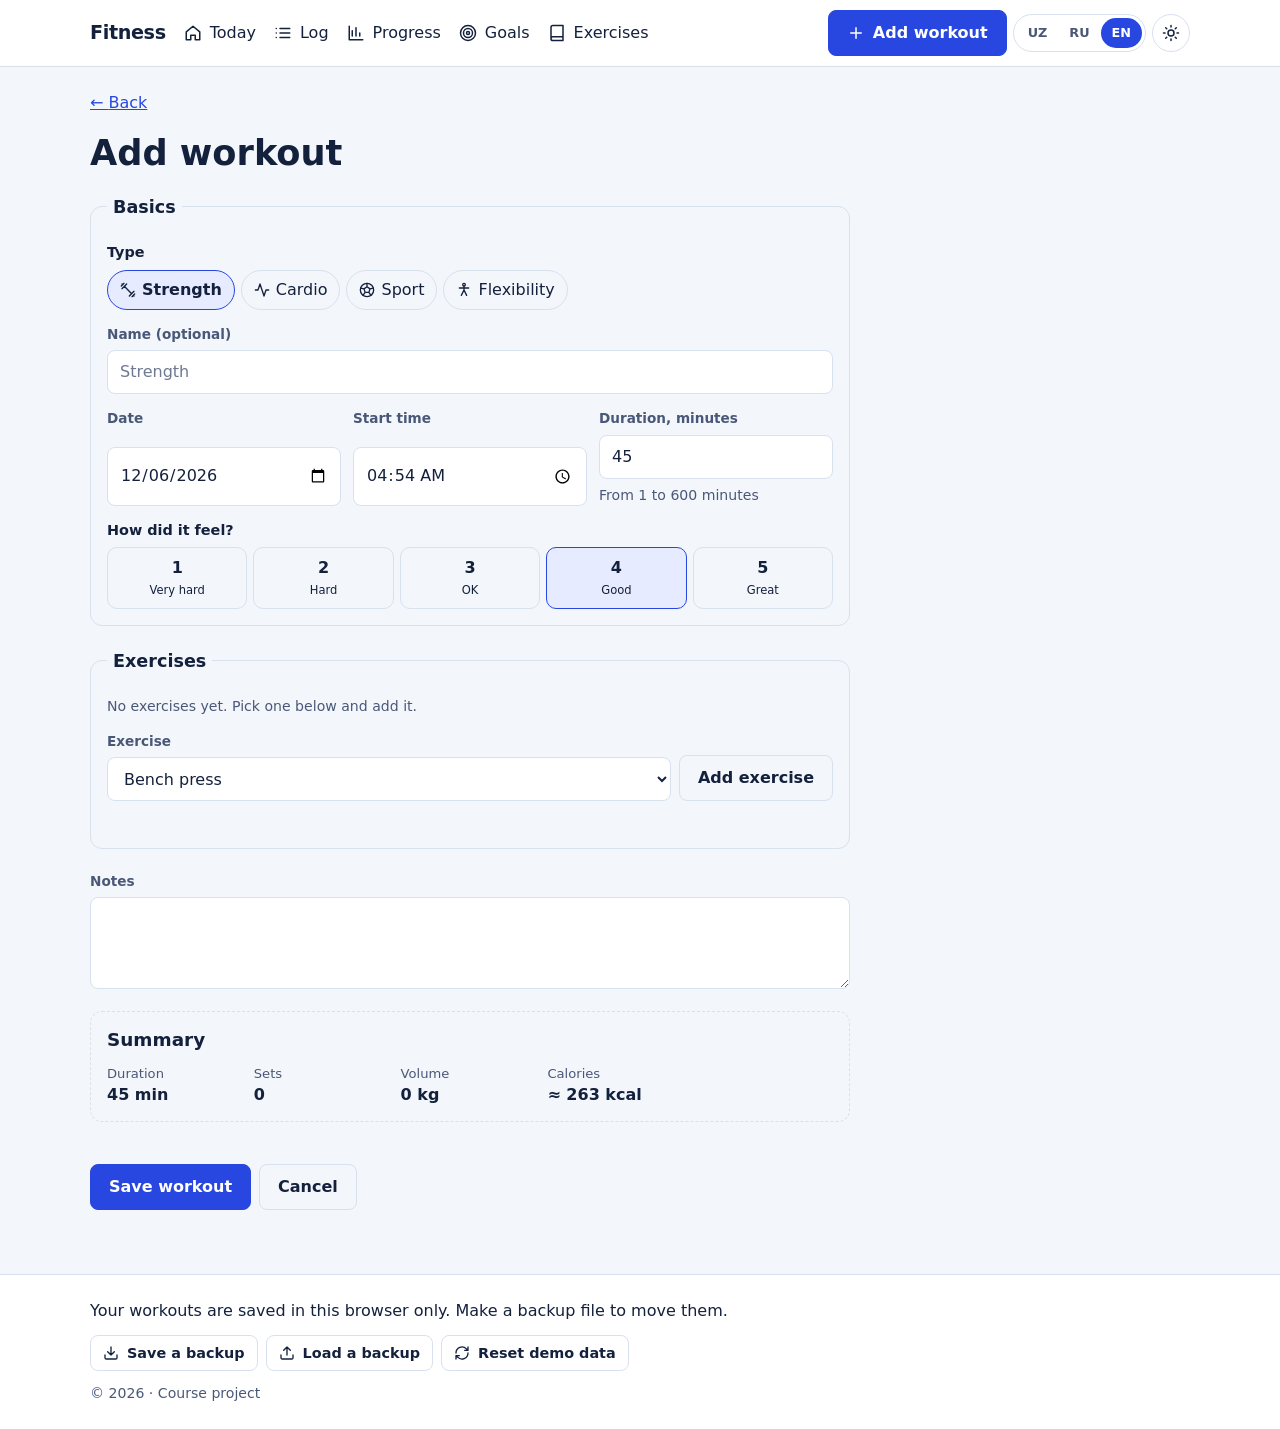
==== edit.html @ 9813fd1b "Fitness tracker: 8 pages, workout logging, charts, goals, exercise library (placeholder look)" ====
<!doctype html>
<html lang="en">
<head>
  <meta charset="utf-8">
  <meta name="viewport" content="width=device-width, initial-scale=1">
  <title>Fitness</title>
  <meta name="description" content="">
  <meta name="theme-color" content="#f3f6fb">
  <!-- Apply the saved theme before the page is drawn, so it never flashes. -->
  <script>
    window.APP_NS = "fitness";
    try {
      var savedTheme = localStorage.getItem("fitness:theme");
      document.documentElement.setAttribute("data-theme", savedTheme || (matchMedia("(prefers-color-scheme: dark)").matches ? "dark" : "light"));
    } catch (e) {}
  </script>
  <link rel="stylesheet" href="css/base.css">
  <link rel="stylesheet" href="css/site.css">
  <script defer src="js/core.js"></script>
  <script defer src="js/lang.js"></script>
  <script defer src="js/data-exercises.js"></script>
  <script defer src="js/fit.js"></script>
  <script defer src="js/layout.js"></script>
  <script defer src="js/pages/edit.js"></script>
</head>
<body data-page="edit">
  <a class="skip-link" href="#main" data-i18n="skip">Skip to content</a>
  <header id="site-header" class="site-header"></header>

  <main id="main" tabindex="-1" class="container page">
    <a href="log.html" class="back-link" data-i18n="action.back"></a>
    <h1 id="editTitle"></h1>
    <div id="notFound" class="empty" hidden>
      <h2 data-i18n="workout.notFound"></h2>
      <p data-i18n="workout.notFoundText"></p>
      <a class="btn" href="log.html" data-i18n="action.back"></a>
    </div>

    <form id="wForm" class="w-form" novalidate>
      <div id="errorSummary" class="error-summary" role="alert" tabindex="-1" hidden></div>

      <fieldset class="form-section">
        <legend data-i18n="edit.basics"></legend>
        <fieldset class="field">
          <legend class="field-label" data-i18n="field.type"></legend>
          <div id="typeRadios" class="chips"></div>
        </fieldset>
        <div class="field">
          <label for="name" data-i18n="field.name"></label>
          <input id="name" name="name" class="input" maxlength="60" autocomplete="off" aria-describedby="name-err">
          <p id="name-err" class="field-error"></p>
        </div>
        <div class="form-row">
          <div class="field">
            <label for="date" data-i18n="field.date"></label>
            <input id="date" name="date" type="date" class="input" aria-describedby="date-err">
            <p id="date-err" class="field-error"></p>
          </div>
          <div class="field">
            <label for="time" data-i18n="field.time"></label>
            <input id="time" name="time" type="time" class="input">
          </div>
          <div class="field">
            <label for="duration" data-i18n="field.duration"></label>
            <input id="duration" name="duration" type="number" min="1" max="600" inputmode="numeric" class="input" aria-describedby="duration-hint duration-err">
            <p id="duration-hint" class="hint" data-i18n="field.durationHint"></p>
            <p id="duration-err" class="field-error"></p>
          </div>
        </div>
        <fieldset class="field">
          <legend class="field-label" data-i18n="field.feel"></legend>
          <div id="feelRadios" class="feel"></div>
        </fieldset>
      </fieldset>

      <fieldset class="form-section" id="strengthSection">
        <legend data-i18n="edit.exercises"></legend>
        <div id="exList" class="ex-list"></div>
        <div class="add-ex">
          <div class="field">
            <label for="exPick" data-i18n="edit.pick"></label>
            <select id="exPick" class="select"></select>
          </div>
          <button type="button" id="addEx" class="btn btn-ghost" data-i18n="edit.addExercise"></button>
        </div>
        <p id="ex-err" class="field-error" aria-live="polite"></p>
      </fieldset>

      <fieldset class="form-section" id="cardioSection">
        <legend data-i18n="edit.cardio"></legend>
        <div class="form-row">
          <div class="field">
            <label for="activity" data-i18n="field.activity"></label>
            <select id="activity" class="select"></select>
          </div>
          <div class="field">
            <label for="km" data-i18n="field.km"></label>
            <input id="km" name="km" type="number" step="0.1" min="0" inputmode="decimal" class="input" aria-describedby="km-err">
            <p id="km-err" class="field-error"></p>
          </div>
        </div>
      </fieldset>

      <div class="field">
        <label for="notes" data-i18n="field.notes"></label>
        <textarea id="notes" name="notes" class="input" rows="3" maxlength="500"></textarea>
      </div>

      <aside class="live-summary" aria-labelledby="sumTitle">
        <h2 id="sumTitle" data-i18n="edit.summary"></h2>
        <dl id="liveSum"></dl>
      </aside>

      <div class="form-actions">
        <button type="submit" class="btn" data-i18n="action.save"></button>
        <a id="cancelLink" href="log.html" class="btn btn-ghost" data-i18n="action.cancel"></a>
      </div>
    </form>
  </main>

  <footer id="site-footer" class="site-footer"></footer>
  <div id="toasts" class="toast-host"></div>
</body>
</html>
---- css/base.css ----
/* ==========================================================
   base.css — shared foundation (tokens, reset, controls,
   buttons, form fields, dialog, toast). Reused on every site.
   ========================================================== */

:root {
  --font-display: "Unbounded", "Onest", system-ui, sans-serif;
  --font-body: "Onest", system-ui, -apple-system, "Segoe UI", Roboto, sans-serif;

  --bg: #f3f6fb;
  --surface: #ffffff;
  --ink: #14213d;
  --ink-2: #4a5878;
  --line: #d8e1ee;
  --grid: #e3eaf4;
  --accent: #2747e0;
  --accent-ink: #ffffff;
  --accent-soft: #e6ebff;
  --hl: #ffe45c;
  --hl-ink: #14213d;
  --danger: #c42a41;
  --ok: #12805c;
  --warn: #9a5b00;

  --radius: 12px;
  --radius-sm: 8px;
  --shadow: 0 2px 0 var(--line);
  --ease: cubic-bezier(0.2, 0.7, 0.2, 1);
  color-scheme: light;
}

:root[data-theme="dark"] {
  --bg: #0c1226;
  --surface: #141c36;
  --ink: #e8eeff;
  --ink-2: #9aa8cc;
  --line: #27345c;
  --grid: #162040;
  --accent: #7c9bff;
  --accent-ink: #0c1226;
  --accent-soft: #1d2a55;
  --hl: #ffe45c;
  --hl-ink: #14213d;
  --danger: #ff8091;
  --ok: #4ade9f;
  --warn: #ffc266;
  color-scheme: dark;
}

*,
*::before,
*::after { box-sizing: border-box; }

html { -webkit-text-size-adjust: 100%; }

body {
  margin: 0;
  min-height: 100vh;
  font-family: var(--font-body);
  font-size: 1rem;
  line-height: 1.5;
  color: var(--ink);
  background-color: var(--bg);
  /* notebook grid */
  background-image:
    linear-gradient(var(--grid) 1px, transparent 1px),
    linear-gradient(90deg, var(--grid) 1px, transparent 1px);
  background-size: 28px 28px;
  transition: background-color 0.25s var(--ease), color 0.25s var(--ease);
}

h1, h2, h3, p { margin: 0; }
button, input, select, textarea { font: inherit; color: inherit; }
button { cursor: pointer; }
ul { margin: 0; padding: 0; list-style: none; }

:focus-visible {
  outline: 3px solid var(--accent);
  outline-offset: 2px;
  border-radius: 6px;
}

.visually-hidden {
  position: absolute !important;
  width: 1px; height: 1px;
  margin: -1px; padding: 0;
  overflow: hidden;
  clip: rect(0 0 0 0);
  white-space: nowrap;
  border: 0;
}

.container {
  width: min(100% - 40px, 760px);
  margin-inline: auto;
}

/* ---------- top bar: brand + language + theme ---------- */
.topbar {
  display: flex;
  align-items: center;
  justify-content: space-between;
  gap: 12px;
  padding-block: 18px;
}

.brand {
  font-family: var(--font-display);
  font-weight: 700;
  font-size: 1.15rem;
  letter-spacing: -0.02em;
  display: inline-flex;
  align-items: center;
  gap: 10px;
}

.brand-mark {
  width: 28px; height: 28px;
  display: grid; place-items: center;
  background: var(--accent);
  color: var(--accent-ink);
  border-radius: 8px;
}

.controls { display: flex; align-items: center; gap: 10px; }

.seg {
  display: inline-flex;
  padding: 3px;
  background: var(--surface);
  border: 1.5px solid var(--line);
  border-radius: 999px;
}

.seg button {
  border: 0;
  background: transparent;
  padding: 5px 11px;
  border-radius: 999px;
  font-size: 0.8rem;
  font-weight: 600;
  color: var(--ink-2);
  transition: background-color 0.2s var(--ease), color 0.2s var(--ease);
}

.seg button:hover { color: var(--ink); }

.seg button[aria-pressed="true"] {
  background: var(--accent);
  color: var(--accent-ink);
}

.icon-btn {
  width: 38px; height: 38px;
  display: grid; place-items: center;
  background: var(--surface);
  border: 1.5px solid var(--line);
  border-radius: 50%;
  color: var(--ink);
  transition: border-color 0.2s var(--ease), transform 0.2s var(--ease);
}
.icon-btn:hover { border-color: var(--accent); }
.icon-btn:active { transform: scale(0.94); }

/* theme icon swaps with the active theme */
.icon-btn .i-moon { display: none; }
:root[data-theme="dark"] .icon-btn .i-sun { display: none; }
:root[data-theme="dark"] .icon-btn .i-moon { display: block; }

/* ---------- buttons ---------- */
.btn {
  display: inline-flex;
  align-items: center;
  justify-content: center;
  gap: 8px;
  padding: 10px 18px;
  min-height: 44px;
  border: 1.5px solid var(--accent);
  background: var(--accent);
  color: var(--accent-ink);
  font-weight: 600;
  border-radius: var(--radius-sm);
  transition: transform 0.15s var(--ease), filter 0.2s var(--ease);
}
.btn:hover { filter: brightness(1.08); }
.btn:active { transform: translateY(1px); }

.btn-ghost {
  background: transparent;
  color: var(--ink);
  border-color: var(--line);
}
.btn-ghost:hover { border-color: var(--accent); filter: none; }

.btn-danger-ghost {
  background: transparent;
  color: var(--danger);
  border-color: var(--line);
}
.btn-danger-ghost:hover { border-color: var(--danger); filter: none; }

/* ---------- form fields ---------- */
.field { display: grid; gap: 6px; min-width: 0; }
.field > span, .field > label {
  font-size: 0.85rem;
  font-weight: 600;
  color: var(--ink-2);
}

.input, .select {
  width: 100%;
  min-height: 44px;
  padding: 9px 12px;
  background: var(--surface);
  color: var(--ink);
  border: 1.5px solid var(--line);
  border-radius: var(--radius-sm);
  transition: border-color 0.2s var(--ease), box-shadow 0.2s var(--ease);
}
.input::placeholder { color: var(--ink-2); opacity: 0.8; }
.input:hover, .select:hover { border-color: var(--ink-2); }
.input:focus-visible, .select:focus-visible {
  outline: none;
  border-color: var(--accent);
  box-shadow: 0 0 0 3px var(--accent-soft);
}
.input[aria-invalid="true"] { border-color: var(--danger); }

.field-error {
  min-height: 1.2em;
  font-size: 0.85rem;
  color: var(--danger);
  font-weight: 500;
}

/* ---------- dialog ---------- */
dialog {
  width: min(92vw, 480px);
  padding: 22px;
  color: var(--ink);
  background: var(--surface);
  border: 1.5px solid var(--line);
  border-radius: 16px;
  box-shadow: 0 24px 60px rgba(8, 14, 40, 0.35);
}
dialog::backdrop { background: rgba(8, 14, 40, 0.55); }
dialog[open] { animation: pop 0.22s var(--ease); }
@keyframes pop {
  from { opacity: 0; transform: translateY(8px) scale(0.98); }
  to { opacity: 1; transform: none; }
}

/* ---------- toast ---------- */
.toast-host {
  position: fixed;
  inset: auto 0 20px 0;
  display: grid;
  justify-items: center;
  gap: 8px;
  padding-inline: 16px;
  pointer-events: none;
  z-index: 50;
}
.toast {
  display: inline-flex;
  align-items: center;
  gap: 14px;
  padding: 10px 12px 10px 16px;
  background: var(--ink);
  color: var(--bg);
  border-radius: 10px;
  font-size: 0.92rem;
  pointer-events: auto;
  box-shadow: 0 10px 30px rgba(8, 14, 40, 0.3);
  animation: pop 0.22s var(--ease);
}
.toast button {
  background: transparent;
  border: 0;
  padding: 4px 8px;
  font-weight: 700;
  color: var(--hl);
  border-radius: 6px;
}

@media (prefers-reduced-motion: reduce) {
  *, *::before, *::after {
    animation-duration: 0.001ms !important;
    transition-duration: 0.001ms !important;
  }
}
---- css/site.css ----
/* ==========================================================
   site.css — PLACEHOLDER LAYOUT for the fitness site.
   Structure only (grids, spacing, responsive behaviour) so every page
   works and can be tested. The real look comes from the design brief.
   ========================================================== */
body { background-image: none; }
.container { width: min(100% - 32px, 1100px); }
.page { padding-block: 24px 64px; }
.page h1 { font-size: clamp(1.6rem, 4vw, 2.2rem); margin-bottom: 14px; }
h2 { font-size: 1.15rem; margin-bottom: 10px; }
a { color: var(--accent); }
.btn { text-decoration: none; }
.btn:disabled { opacity: 0.5; cursor: not-allowed; }
.btn-small { min-height: 36px; padding: 6px 12px; font-size: 0.9rem; }
.btn-danger { background: var(--danger); border-color: var(--danger); color: #fff; }
.icon-btn:disabled { opacity: 0.45; cursor: not-allowed; }
.hint { font-size: 0.88rem; color: var(--ink-2); }
fieldset { border: 0; margin: 0; padding: 0; min-width: 0; }
legend, .field-label { font-weight: 700; padding: 0; margin-bottom: 6px; font-size: 0.9rem; }
.section { padding-block: 20px; }
.section-head, .page-head { display: flex; flex-wrap: wrap; justify-content: space-between; align-items: baseline; gap: 8px 16px; }
.skip-link { position: absolute; left: 12px; top: -60px; z-index: 100; padding: 10px 14px; background: var(--accent); color: var(--accent-ink); border-radius: 8px; }
.skip-link:focus { top: 12px; }
.back-link { display: inline-block; margin-bottom: 12px; }
.back-link::before { content: "← "; }
.notice { padding: 10px 14px; border-left: 4px solid var(--ok); background: var(--surface); margin-bottom: 14px; }
.empty { display: grid; gap: 10px; justify-items: start; padding: 28px 0; }
.field-error:empty { display: none; }
.field-error[aria-live]:empty { display: block; }
[hidden] { display: none !important; }

/* header */
.site-header { position: sticky; top: 0; z-index: 20; background: var(--surface); border-bottom: 1px solid var(--line); }
.header-bar { display: grid; grid-template-columns: auto 1fr; align-items: center; gap: 10px; padding-block: 10px; }
.brand { font-weight: 800; font-size: 1.2rem; color: var(--ink); text-decoration: none; }
.header-tools { display: flex; justify-content: flex-end; align-items: center; gap: 6px; flex-wrap: wrap; }
.add-btn span { display: none; }
.site-nav { display: none; grid-column: 1 / -1; }
.menu-open .site-nav { display: block; }
.site-nav ul { display: grid; gap: 2px; }
.site-nav a { display: flex; gap: 8px; align-items: center; padding: 10px 8px; color: var(--ink); text-decoration: none; border-radius: 8px; }
.site-nav a[aria-current="page"] { font-weight: 800; background: var(--accent-soft); }
.menu-btn .icon-x, .menu-open .menu-btn .icon-menu { display: none; }
.menu-open .menu-btn .icon-x { display: block; }
#themeToggle .icon-moon { display: none; }
:root[data-theme="dark"] #themeToggle .icon-sun { display: none; }
:root[data-theme="dark"] #themeToggle .icon-moon { display: block; }
@media (min-width: 560px) { .add-btn span { display: inline; } }
@media (min-width: 980px) {
  .header-bar { grid-template-columns: auto 1fr auto; }
  .site-nav { display: block; grid-column: auto; }
  .site-nav ul { display: flex; }
  .menu-btn { display: none; }
}

/* footer */
.site-footer { border-top: 1px solid var(--line); background: var(--surface); padding-block: 24px; }
.footer-inner { display: grid; gap: 12px; }
.footer-actions { display: flex; flex-wrap: wrap; gap: 8px; }
.footer-copy { color: var(--ink-2); font-size: 0.88rem; }

/* today */
.today-head { display: grid; gap: 4px; }
.eyebrow { color: var(--ink-2); font-weight: 600; }
.nudge { font-weight: 600; }
.rings { display: grid; grid-template-columns: repeat(3, minmax(0, 1fr)); gap: 10px; }
.ring { margin: 0; position: relative; display: grid; justify-items: center; text-align: center; }
.ring svg { width: 100%; max-width: 120px; height: auto; }
.ring-track { stroke: var(--line); }
.ring-value { stroke: var(--accent); }
.ring.is-done .ring-value { stroke: var(--ok); }
.ring figcaption { display: grid; gap: 0; margin-top: 4px; }
.ring-text { font-weight: 800; font-size: 1.2rem; font-variant-numeric: tabular-nums; }
.ring-sub, .ring-label { font-size: 0.82rem; color: var(--ink-2); }
.streak-week { display: grid; gap: 14px; }
.streak { display: flex; align-items: center; gap: 10px; }
.streak-num { font-size: 2rem; font-weight: 800; }
.streak-text { display: grid; }
.week-strip { display: grid; grid-template-columns: repeat(7, 1fr); gap: 4px; }
.day { display: grid; justify-items: center; gap: 4px; font-size: 0.8rem; }
.day-dot { width: 28px; height: 28px; border-radius: 50%; border: 2px solid var(--line); display: grid; place-items: center; }
.day.is-done .day-dot { background: var(--accent); border-color: var(--accent); color: var(--accent-ink); }
.day.is-today .day-name { font-weight: 800; }
@media (min-width: 720px) { .streak-week { grid-template-columns: 1fr 2fr; align-items: center; } }

/* workout cards */
.workout-list { display: grid; gap: 8px; }
.workout-card { display: grid; grid-template-columns: auto 1fr auto; gap: 12px; align-items: center; padding: 12px; border: 1px solid var(--line); border-radius: 10px; background: var(--surface); color: var(--ink); text-decoration: none; }
.workout-card:hover { border-color: var(--accent); }
.wc-main { display: grid; gap: 2px; min-width: 0; }
.wc-name { font-weight: 700; }
.wc-meta, .wc-facts { font-size: 0.85rem; color: var(--ink-2); }
.wc-feel { font-weight: 700; font-size: 0.85rem; }
.type-tag { display: inline-flex; align-items: center; gap: 4px; font-size: 0.8rem; font-weight: 700; padding: 2px 8px; border: 1px solid var(--line); border-radius: 999px; }

/* filters and chips */
.filters { display: grid; gap: 14px; padding: 14px 0; border-block: 1px solid var(--line); margin-bottom: 12px; }
.chips { display: flex; flex-wrap: wrap; gap: 6px; }
.chip { display: inline-flex; align-items: center; gap: 6px; min-height: 40px; padding: 6px 12px; border: 1.5px solid var(--line); border-radius: 999px; cursor: pointer; }
.chip input { position: absolute; opacity: 0; width: 1px; height: 1px; }
.chip:has(input:checked) { border-color: var(--accent); background: var(--accent-soft); font-weight: 700; }
.chip:has(input:focus-visible) { outline: 3px solid var(--accent); outline-offset: 2px; }
.result-count { font-weight: 700; margin-bottom: 12px; }
.week-group { margin-bottom: 20px; }
.week-head { display: flex; justify-content: space-between; align-items: baseline; gap: 10px; }
.week-total { color: var(--ink-2); font-size: 0.88rem; }
@media (min-width: 860px) { .filters { grid-template-columns: 2fr 3fr 1fr 1fr auto; align-items: end; } }

/* workout detail */
.workout-head { display: grid; gap: 6px; justify-items: start; margin-bottom: 14px; }
.workout-head h1 { margin: 0; }
.workout-when { color: var(--ink-2); }
.stats { display: grid; grid-template-columns: repeat(auto-fill, minmax(140px, 1fr)); gap: 10px; margin: 0; }
.stat { padding: 10px 12px; border: 1px solid var(--line); border-radius: 10px; }
.stat dt { font-size: 0.82rem; color: var(--ink-2); }
.stat dd { margin: 0; font-weight: 800; font-variant-numeric: tabular-nums; }
.ex-blocks { display: grid; gap: 14px; }
.ex-block h3 { display: flex; flex-wrap: wrap; gap: 8px; align-items: center; font-size: 1rem; margin-bottom: 6px; }
.pr-badge { display: inline-flex; gap: 4px; align-items: center; font-size: 0.78rem; padding: 2px 8px; border-radius: 999px; background: var(--hl); color: var(--hl-ink); }
.sets-table, .records-table, .chart-table table { border-collapse: collapse; width: 100%; max-width: 480px; font-variant-numeric: tabular-nums; }
.sets-table th, .sets-table td, .records-table th, .records-table td, .chart-table th, .chart-table td { text-align: left; padding: 6px 8px; border-bottom: 1px solid var(--line); }
.records-table { max-width: none; }
.form-actions { display: flex; flex-wrap: wrap; gap: 8px; margin-top: 20px; }

/* add / edit form */
.w-form { display: grid; gap: 22px; max-width: 760px; }
.form-section { display: grid; gap: 14px; padding: 16px; border: 1px solid var(--line); border-radius: 12px; }
.form-section > legend { font-size: 1.1rem; padding: 0 6px; }
.form-row { display: grid; gap: 12px; }
@media (min-width: 640px) { .form-row { grid-template-columns: repeat(3, 1fr); } }
.feel { display: grid; grid-template-columns: repeat(5, minmax(0, 1fr)); gap: 6px; }
.feel-opt { display: grid; justify-items: center; gap: 2px; padding: 8px 4px; border: 1.5px solid var(--line); border-radius: 10px; cursor: pointer; text-align: center; }
.feel-opt input { position: absolute; opacity: 0; width: 1px; height: 1px; }
.feel-opt:has(input:checked) { border-color: var(--accent); background: var(--accent-soft); }
.feel-opt:has(input:focus-visible) { outline: 3px solid var(--accent); }
.feel-num { font-weight: 800; }
.feel-word { font-size: 0.72rem; overflow-wrap: anywhere; hyphens: auto; }
.ex-list { display: grid; gap: 12px; }
.ex-edit { padding: 12px; border: 1px solid var(--line); border-radius: 10px; }
.ex-edit > legend { display: flex; gap: 8px; align-items: center; padding: 0 4px; }
.ex-num { display: inline-grid; place-items: center; width: 24px; height: 24px; border-radius: 50%; background: var(--accent-soft); font-size: 0.8rem; }
.set-head, .set-row { display: grid; grid-template-columns: 32px 1fr 1fr 44px; gap: 8px; align-items: center; }
.set-head { font-size: 0.8rem; color: var(--ink-2); }
.set-rows { display: grid; gap: 6px; }
.set-n { font-weight: 700; text-align: center; }
.ex-actions { display: flex; flex-wrap: wrap; gap: 8px; margin-top: 10px; }
.add-ex { display: grid; grid-template-columns: 1fr auto; gap: 8px; align-items: end; }
.live-summary { padding: 14px 16px; border: 1px dashed var(--line); border-radius: 12px; }
.live-summary dl { display: grid; grid-template-columns: repeat(auto-fill, minmax(120px, 1fr)); gap: 8px; margin: 0; }
.live-summary dt { font-size: 0.82rem; color: var(--ink-2); }
.live-summary dd { margin: 0; font-weight: 800; }
.error-summary { padding: 14px 16px; border: 2px solid var(--danger); border-radius: 10px; }
.error-summary ul { list-style: disc; padding-left: 20px; }

/* progress */
.seg-range { display: inline-flex; }
.seg-range label { padding: 6px 12px; border-radius: 999px; cursor: pointer; font-weight: 600; }
.seg-range label.is-on { background: var(--accent); color: var(--accent-ink); }
.seg-range label:has(input:focus-visible) { outline: 3px solid var(--accent); }
.totals-row { display: grid; grid-template-columns: repeat(auto-fill, minmax(150px, 1fr)); gap: 10px; margin-block: 10px; }
.total { display: grid; padding: 12px; border: 1px solid var(--line); border-radius: 10px; }
.total-value { font-weight: 800; font-size: 1.2rem; font-variant-numeric: tabular-nums; }
.total-label { font-size: 0.82rem; color: var(--ink-2); }
.chart-wrap { position: relative; }
.chart { width: 100%; height: auto; display: block; overflow: visible; }
.chart .grid line { stroke: var(--line); }
.chart text { fill: var(--ink-2); font-size: 12px; font-family: inherit; }
.chart .bar { fill: var(--accent); }
.chart .bar.is-hit { fill: var(--ok); }
.chart .line { stroke: var(--accent); stroke-width: 3; }
.chart .dot { fill: var(--surface); stroke: var(--accent); stroke-width: 3; }
.chart .mark:focus { outline: none; stroke: var(--ink); stroke-width: 3; }
.goal-line line { stroke: var(--ink); stroke-dasharray: 4 4; }
.chart-tip { position: absolute; transform: translate(-50%, -110%); padding: 4px 8px; border-radius: 6px; background: var(--ink); color: var(--bg); font-size: 0.82rem; white-space: nowrap; pointer-events: none; }
.chart-table { margin-top: 8px; }
.chart-table summary { cursor: pointer; color: var(--accent); }
.donut-wrap { display: grid; gap: 16px; align-items: center; }
.donut { width: 180px; height: 180px; }
.donut .seg.type-strength { stroke: var(--accent); }
.donut .seg.type-cardio { stroke: var(--ok); }
.donut .seg.type-sport { stroke: var(--warn); }
.donut .seg.type-flex { stroke: var(--danger); }
.donut-centre { fill: var(--ink); font-size: 18px; font-weight: 800; }
.legend { display: grid; gap: 6px; }
.legend li { display: grid; grid-template-columns: 14px 1fr auto; gap: 8px; align-items: center; }
.swatch { width: 14px; height: 14px; border-radius: 3px; background: var(--line); }
.legend .type-strength .swatch { background: var(--accent); }
.legend .type-cardio .swatch { background: var(--ok); }
.legend .type-sport .swatch { background: var(--warn); }
.legend .type-flex .swatch { background: var(--danger); }
@media (min-width: 640px) { .donut-wrap { grid-template-columns: 200px 1fr; } }

/* goals */
.page-intro { color: var(--ink-2); margin-bottom: 16px; }
.goal-list { display: grid; grid-template-columns: minmax(0, 1fr); gap: 14px; }
@media (min-width: 860px) { .goal-list { grid-template-columns: repeat(2, minmax(0, 1fr)); } }
.goal { padding: 16px; border: 1px solid var(--line); border-radius: 12px; display: grid; gap: 12px; }
.goal.is-off { opacity: 0.75; }
.goal-head { display: flex; justify-content: space-between; align-items: center; gap: 10px; }
.goal-head h2 { margin: 0; }
.switch { display: inline-flex; align-items: center; gap: 6px; }
.goal-body { display: grid; gap: 10px; }
.goal-now strong { font-size: 1.3rem; font-variant-numeric: tabular-nums; }
.bar { height: 10px; border-radius: 5px; background: var(--line); overflow: hidden; }
.bar-fill { display: block; height: 100%; background: var(--accent); }
.goal.is-done .bar-fill { background: var(--ok); }
.goal-done { display: flex; gap: 6px; align-items: center; font-weight: 700; color: var(--ok); }
.stepper { display: flex; gap: 6px; align-items: center; }
.stepper .input { width: 110px; text-align: center; }
.squares { display: flex; flex-wrap: wrap; gap: 6px; }
.square { width: 26px; height: 26px; border-radius: 6px; display: grid; place-items: center; border: 2px solid var(--line); }
.square.is-hit { background: var(--ok); border-color: var(--ok); color: #fff; }
.square.is-current { border-style: dashed; border-color: var(--accent); }

/* exercises */
.ex-grid { display: grid; grid-template-columns: repeat(auto-fill, minmax(220px, 1fr)); gap: 10px; }
.ex-card { display: grid; gap: 4px; padding: 14px; height: 100%; border: 1px solid var(--line); border-radius: 12px; color: var(--ink); text-decoration: none; background: var(--surface); }
.ex-card:hover { border-color: var(--accent); }
.ex-name { font-weight: 700; }
.ex-meta { font-size: 0.85rem; color: var(--ink-2); }
.ex-pr { display: inline-flex; gap: 4px; align-items: center; font-size: 0.82rem; font-weight: 700; }
.ex-head { display: flex; gap: 14px; align-items: center; margin-bottom: 14px; }
.ex-head h1 { margin: 0; }
.ex-info { display: grid; gap: 18px; }
@media (min-width: 860px) { .ex-info { grid-template-columns: 2fr 1fr 1fr; } }
.muscle-list { display: flex; flex-wrap: wrap; gap: 6px; }
.muscle-list li { padding: 3px 10px; border: 1px solid var(--line); border-radius: 999px; font-size: 0.85rem; }
.muscle-list .is-main { font-weight: 800; border-color: var(--accent); }
.ex-best p { display: flex; flex-wrap: wrap; gap: 8px; align-items: center; }
.session-list { display: grid; gap: 6px; }
.session-list li { display: flex; flex-wrap: wrap; justify-content: space-between; gap: 10px; padding-block: 6px; border-bottom: 1px solid var(--line); font-variant-numeric: tabular-nums; }

/* dialog */
dialog h2 { margin-bottom: 8px; }
.dialog-actions { display: flex; justify-content: flex-end; gap: 8px; margin-top: 16px; }

@media (prefers-reduced-motion: reduce) { * { scroll-behavior: auto !important; } }
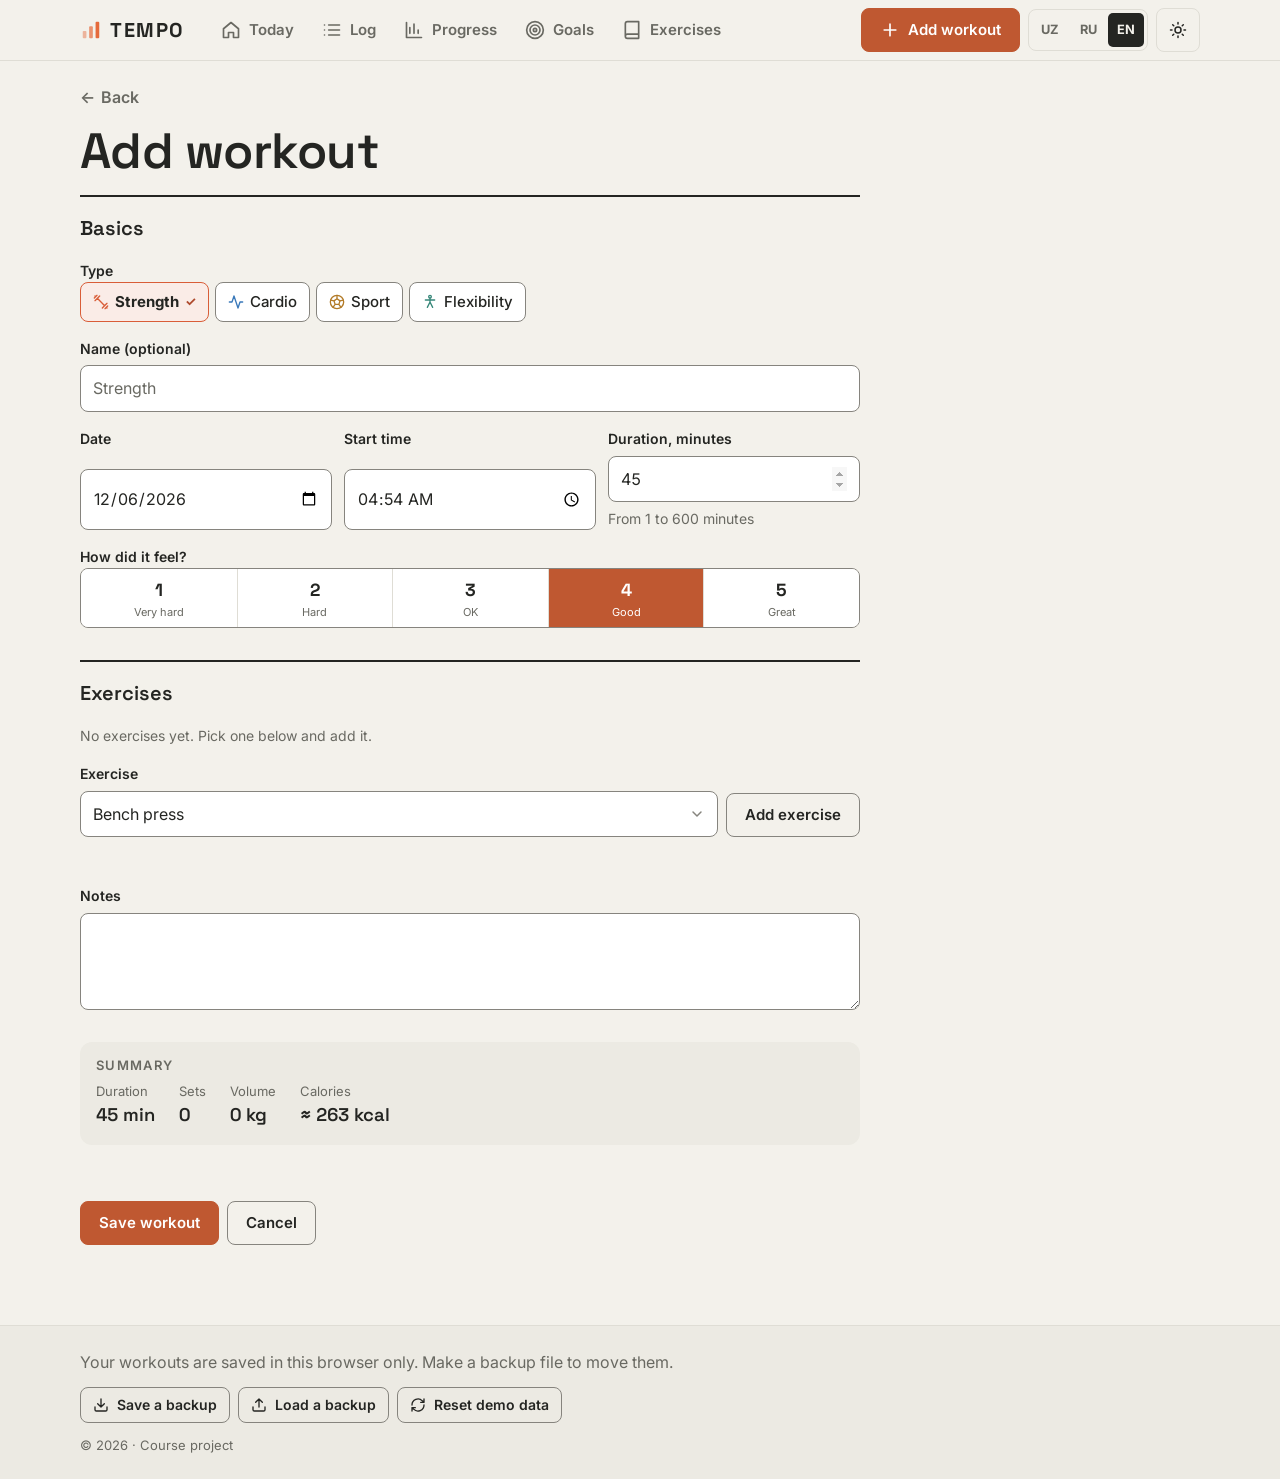
==== commit ff052195: "TEMPO visual identity: palette, Space Grotesk + Inter, phone tab bar, editorial layout on all pages" ====
--- a/edit.html
+++ b/edit.html
@@ -3,9 +3,13 @@
 <head>
   <meta charset="utf-8">
   <meta name="viewport" content="width=device-width, initial-scale=1">
-  <title>Fitness</title>
+  <title>TEMPO</title>
   <meta name="description" content="">
-  <meta name="theme-color" content="#f3f6fb">
+  <meta name="theme-color" content="#f3f1eb">
+  <link rel="icon" href="favicon.svg" type="image/svg+xml">
+  <link rel="preconnect" href="https://fonts.googleapis.com">
+  <link rel="preconnect" href="https://fonts.gstatic.com" crossorigin>
+  <link rel="stylesheet" href="https://fonts.googleapis.com/css2?family=Geologica:wght@500;600;700&family=Inter:wght@400;500;600;700&family=Space+Grotesk:wght@500;600;700&display=swap">
   <!-- Apply the saved theme before the page is drawn, so it never flashes. -->
   <script>
     window.APP_NS = "fitness";
--- a/css/base.css
+++ b/css/base.css
@@ -1,291 +1,225 @@
 /* ==========================================================
-   base.css — shared foundation (tokens, reset, controls,
-   buttons, form fields, dialog, toast). Reused on every site.
+   TEMPO design system: tokens, reset, type, buttons, form
+   fields, dialog, toast. Layout and page parts are in site.css.
+
+   Colours follow the TEMPO brief ("Athletic Editorial"). The brief's
+   orange and category colours are kept for shapes, icons and charts;
+   where they were too light for TEXT (WCAG AA 4.5:1) or for control
+   borders (3:1) a darker "-text" shade is used. Each change notes the
+   brief's original value.
    ========================================================== */
 
+:root,
+:root[data-theme="light"] {
+  color-scheme: light;
+  --bg: #f3f1eb;
+  --surface: #ffffff;
+  --raised: #eceae3;
+  --ink: #242522;
+  --ink-2: #696962;          /* brief #77766F (4.0:1 on the background) */
+  --muted: #8a887f;          /* decorative only (icons, rules), never body text */
+  --line: #dfddd5;
+  --line-strong: #86847e;    /* brief #C9C6BC: control borders need 3:1, it was 1.5:1 */
+  --brand: #e56a3b;          /* the signature orange: rings, bars, marks */
+  --accent: #bf5831;         /* brief #E56A3B: white button text on it was 3.3:1 */
+  --accent-hover: #a8461f;   /* brief #CB542D (4.3:1) */
+  --accent-text: #a94e2c;    /* orange for small text and links */
+  --on-accent: #ffffff;
+  --accent-soft: #f8e5dc;
+  --highlight: #e7d5b8;
+  --danger: #bc3b36;         /* brief #C83F39 (4.1:1 on raised) */
+  --danger-soft: #f6dfdc;
+  --ok: #337451;
+  --warn: #8f5d1f;           /* brief #A86D24 (3.6:1) */
+  --focus: #b94a2d;
+
+  /* workout categories: -fill for icons/charts, -text for words */
+  --c-strength: #d95d38;  --c-strength-text: #ae4a2d;  /* brief #D95D38 as text: 3.1:1 */
+  --c-cardio: #3978b9;    --c-cardio-text: #326aa4;
+  --c-sport: #b27a27;     --c-sport-text: #8c601f;
+  --c-flex: #368779;      --c-flex-text: #2e7367;
+  --c-other: #777d78;     --c-other-text: #656a66;
+
+  --chart-1: #e56a3b;
+  --chart-2: #3978b9;
+  --chart-3: #368779;
+  --chart-4: #b27a27;
+  --chart-neutral: #929087;
+  --chart-grid: #dfddd5;
+
+  --toast-bg: #242522;
+  --toast-ink: #f4f1ea;
+  --toast-action: #ff9167;
+  --backdrop: rgba(36, 37, 34, 0.5);
+  --shadow-pop: 0 1px 2px rgba(36, 37, 34, 0.08), 0 12px 32px -10px rgba(36, 37, 34, 0.3);
+}
+
+:root[data-theme="dark"] {
+  color-scheme: dark;
+  --bg: #1d211f;
+  --surface: #282d29;
+  --raised: #323934;
+  --ink: #f4f1ea;
+  --ink-2: #b0aea5;
+  --muted: #898d84;
+  --line: #414941;
+  --line-strong: #7d837c;    /* brief #596158 (1.9:1 on raised) */
+  --brand: #f17b4c;
+  --accent: #f17b4c;
+  --accent-hover: #ff9167;
+  --accent-text: #f28053;    /* brief #F17B4C (4.3:1 on raised) */
+  --on-accent: #211d1a;
+  --accent-soft: #472f25;
+  --highlight: #594630;
+  --danger: #f18078;         /* brief #F07870 (4.3:1 on raised) */
+  --danger-soft: #4a2826;
+  --ok: #70b78a;
+  --warn: #e6b16b;
+  --focus: #ff9167;
+
+  --c-strength: #f17b4c;  --c-strength-text: #f28053;
+  --c-cardio: #78a9e5;    --c-cardio-text: #78a9e5;
+  --c-sport: #e5b35e;     --c-sport-text: #e5b35e;
+  --c-flex: #66b9a8;      --c-flex-text: #66b9a8;
+  --c-other: #a6ada5;     --c-other-text: #a6ada5;
+
+  --chart-1: #f17b4c;
+  --chart-2: #78a9e5;
+  --chart-3: #66b9a8;
+  --chart-4: #e5b35e;
+  --chart-neutral: #898d84;
+  --chart-grid: #414941;
+
+  --toast-bg: #f4f1ea;
+  --toast-ink: #242522;
+  --toast-action: #a94e2c;
+  --backdrop: rgba(0, 0, 0, 0.62);
+  --shadow-pop: 0 1px 2px rgba(0, 0, 0, 0.35), 0 14px 36px -10px rgba(0, 0, 0, 0.7);
+}
+
 :root {
-  --font-display: "Unbounded", "Onest", system-ui, sans-serif;
-  --font-body: "Onest", system-ui, -apple-system, "Segoe UI", Roboto, sans-serif;
-
-  --bg: #f3f6fb;
-  --surface: #ffffff;
-  --ink: #14213d;
-  --ink-2: #4a5878;
-  --line: #d8e1ee;
-  --grid: #e3eaf4;
-  --accent: #2747e0;
-  --accent-ink: #ffffff;
-  --accent-soft: #e6ebff;
-  --hl: #ffe45c;
-  --hl-ink: #14213d;
-  --danger: #c42a41;
-  --ok: #12805c;
-  --warn: #9a5b00;
-
-  --radius: 12px;
-  --radius-sm: 8px;
-  --shadow: 0 2px 0 var(--line);
+  /* Space Grotesk has no Cyrillic letters, so Russian falls back to Geologica,
+     a similar grotesk that does. Inter covers all three languages. */
+  --font-display: "Space Grotesk", "Geologica", system-ui, sans-serif;
+  --font-body: "Inter", system-ui, -apple-system, "Segoe UI", Roboto, sans-serif;
+  --r-card: 12px;
+  --r-ctl: 8px;
+  --r-dialog: 14px;
+  --s1: 4px; --s2: 8px; --s3: 12px; --s4: 16px; --s5: 20px; --s6: 24px; --s8: 32px; --s10: 40px; --s12: 48px;
   --ease: cubic-bezier(0.2, 0.7, 0.2, 1);
-  color-scheme: light;
-}
-
-:root[data-theme="dark"] {
-  --bg: #0c1226;
-  --surface: #141c36;
-  --ink: #e8eeff;
-  --ink-2: #9aa8cc;
-  --line: #27345c;
-  --grid: #162040;
-  --accent: #7c9bff;
-  --accent-ink: #0c1226;
-  --accent-soft: #1d2a55;
-  --hl: #ffe45c;
-  --hl-ink: #14213d;
-  --danger: #ff8091;
-  --ok: #4ade9f;
-  --warn: #ffc266;
-  color-scheme: dark;
-}
-
-*,
-*::before,
-*::after { box-sizing: border-box; }
-
-html { -webkit-text-size-adjust: 100%; }
-
+  --header-h: 60px;
+  --tabbar-h: 0px;
+}
+
+*, *::before, *::after { box-sizing: border-box; }
+html { -webkit-text-size-adjust: 100%; scroll-padding-top: calc(var(--header-h) + 16px); }
 body {
-  margin: 0;
-  min-height: 100vh;
-  font-family: var(--font-body);
-  font-size: 1rem;
-  line-height: 1.5;
-  color: var(--ink);
-  background-color: var(--bg);
-  /* notebook grid */
-  background-image:
-    linear-gradient(var(--grid) 1px, transparent 1px),
-    linear-gradient(90deg, var(--grid) 1px, transparent 1px);
-  background-size: 28px 28px;
-  transition: background-color 0.25s var(--ease), color 0.25s var(--ease);
-}
-
-h1, h2, h3, p { margin: 0; }
+  margin: 0; min-height: 100vh;
+  font-family: var(--font-body); font-size: 1rem; line-height: 1.55;
+  color: var(--ink); background: var(--bg);
+  -webkit-font-smoothing: antialiased;
+}
+h1, h2, h3, p, dl, dd, figure { margin: 0; }
+h1, h2, h3 { font-family: var(--font-display); line-height: 1.15; letter-spacing: -0.015em; overflow-wrap: break-word; }
 button, input, select, textarea { font: inherit; color: inherit; }
 button { cursor: pointer; }
-ul { margin: 0; padding: 0; list-style: none; }
-
-:focus-visible {
-  outline: 3px solid var(--accent);
-  outline-offset: 2px;
-  border-radius: 6px;
-}
-
+ul, ol { margin: 0; padding: 0; list-style: none; }
+img, svg { display: block; }
+a { color: var(--accent-text); text-underline-offset: 3px; }
+a:hover { color: var(--accent-hover); }
+fieldset { border: 0; margin: 0; padding: 0; min-width: 0; }
+legend { padding: 0; }
+table { border-collapse: collapse; }
+[hidden] { display: none !important; }
+:focus-visible { outline: 3px solid var(--focus); outline-offset: 2px; border-radius: 4px; }
 .visually-hidden {
-  position: absolute !important;
-  width: 1px; height: 1px;
-  margin: -1px; padding: 0;
-  overflow: hidden;
-  clip: rect(0 0 0 0);
-  white-space: nowrap;
-  border: 0;
-}
-
-.container {
-  width: min(100% - 40px, 760px);
-  margin-inline: auto;
-}
-
-/* ---------- top bar: brand + language + theme ---------- */
-.topbar {
-  display: flex;
-  align-items: center;
-  justify-content: space-between;
-  gap: 12px;
-  padding-block: 18px;
-}
-
-.brand {
-  font-family: var(--font-display);
-  font-weight: 700;
-  font-size: 1.15rem;
-  letter-spacing: -0.02em;
-  display: inline-flex;
-  align-items: center;
-  gap: 10px;
-}
-
-.brand-mark {
-  width: 28px; height: 28px;
-  display: grid; place-items: center;
-  background: var(--accent);
-  color: var(--accent-ink);
-  border-radius: 8px;
-}
-
-.controls { display: flex; align-items: center; gap: 10px; }
-
-.seg {
-  display: inline-flex;
-  padding: 3px;
-  background: var(--surface);
-  border: 1.5px solid var(--line);
-  border-radius: 999px;
-}
-
-.seg button {
-  border: 0;
-  background: transparent;
-  padding: 5px 11px;
-  border-radius: 999px;
-  font-size: 0.8rem;
-  font-weight: 600;
-  color: var(--ink-2);
-  transition: background-color 0.2s var(--ease), color 0.2s var(--ease);
-}
-
-.seg button:hover { color: var(--ink); }
-
-.seg button[aria-pressed="true"] {
-  background: var(--accent);
-  color: var(--accent-ink);
-}
-
-.icon-btn {
-  width: 38px; height: 38px;
-  display: grid; place-items: center;
-  background: var(--surface);
-  border: 1.5px solid var(--line);
-  border-radius: 50%;
-  color: var(--ink);
-  transition: border-color 0.2s var(--ease), transform 0.2s var(--ease);
-}
-.icon-btn:hover { border-color: var(--accent); }
-.icon-btn:active { transform: scale(0.94); }
-
-/* theme icon swaps with the active theme */
-.icon-btn .i-moon { display: none; }
-:root[data-theme="dark"] .icon-btn .i-sun { display: none; }
-:root[data-theme="dark"] .icon-btn .i-moon { display: block; }
+  position: absolute !important; width: 1px; height: 1px; margin: -1px; padding: 0;
+  overflow: hidden; clip: rect(0 0 0 0); white-space: nowrap; border: 0;
+}
+.num, input[type="number"], .stat dd, .total-value, .ring-text, td, .tabular { font-variant-numeric: tabular-nums; }
 
 /* ---------- buttons ---------- */
 .btn {
-  display: inline-flex;
-  align-items: center;
-  justify-content: center;
-  gap: 8px;
-  padding: 10px 18px;
-  min-height: 44px;
-  border: 1.5px solid var(--accent);
-  background: var(--accent);
-  color: var(--accent-ink);
-  font-weight: 600;
-  border-radius: var(--radius-sm);
-  transition: transform 0.15s var(--ease), filter 0.2s var(--ease);
-}
-.btn:hover { filter: brightness(1.08); }
+  display: inline-flex; align-items: center; justify-content: center; gap: var(--s2);
+  min-height: 44px; padding: 10px 18px; border: 1.5px solid var(--accent); border-radius: var(--r-ctl);
+  background: var(--accent); color: var(--on-accent); font-weight: 600; font-size: 0.9375rem; line-height: 1.2;
+  text-decoration: none; white-space: nowrap;
+  transition: background-color 0.18s var(--ease), border-color 0.18s var(--ease), color 0.18s var(--ease), transform 0.12s var(--ease);
+}
+.btn:hover { background: var(--accent-hover); border-color: var(--accent-hover); color: var(--on-accent); }
 .btn:active { transform: translateY(1px); }
-
-.btn-ghost {
-  background: transparent;
-  color: var(--ink);
-  border-color: var(--line);
-}
-.btn-ghost:hover { border-color: var(--accent); filter: none; }
-
-.btn-danger-ghost {
-  background: transparent;
-  color: var(--danger);
-  border-color: var(--line);
-}
-.btn-danger-ghost:hover { border-color: var(--danger); filter: none; }
+.btn-ghost { background: transparent; color: var(--ink); border-color: var(--line-strong); }
+.btn-ghost:hover { background: var(--surface); color: var(--ink); border-color: var(--ink); }
+.btn-danger { background: var(--danger); border-color: var(--danger); color: var(--surface); }
+.btn-danger:hover { background: var(--danger); border-color: var(--danger); color: var(--surface); filter: brightness(0.92); }
+.btn-danger-ghost { background: transparent; color: var(--danger); border-color: var(--line-strong); }
+.btn-danger-ghost:hover { background: var(--danger-soft); color: var(--danger); border-color: var(--danger); }
+.btn:disabled { background: var(--raised); border-color: var(--line); color: var(--ink-2); cursor: not-allowed; transform: none; }
+.btn-small { min-height: 36px; padding: 6px 12px; font-size: 0.875rem; }
+
+.icon-btn {
+  width: 44px; height: 44px; flex: none; display: inline-grid; place-items: center;
+  border: 1.5px solid var(--line); border-radius: var(--r-ctl); background: transparent; color: var(--ink);
+  transition: border-color 0.18s var(--ease), background-color 0.18s var(--ease);
+}
+.icon-btn:hover { border-color: var(--ink); background: var(--surface); }
+.icon-btn:disabled { color: var(--muted); border-color: var(--line); background: transparent; cursor: not-allowed; }
 
 /* ---------- form fields ---------- */
 .field { display: grid; gap: 6px; min-width: 0; }
-.field > span, .field > label {
-  font-size: 0.85rem;
-  font-weight: 600;
-  color: var(--ink-2);
-}
-
+.field > label, .field-label { font-size: 0.875rem; font-weight: 600; color: var(--ink); margin: 0; }
 .input, .select {
-  width: 100%;
-  min-height: 44px;
-  padding: 9px 12px;
-  background: var(--surface);
-  color: var(--ink);
-  border: 1.5px solid var(--line);
-  border-radius: var(--radius-sm);
-  transition: border-color 0.2s var(--ease), box-shadow 0.2s var(--ease);
-}
-.input::placeholder { color: var(--ink-2); opacity: 0.8; }
-.input:hover, .select:hover { border-color: var(--ink-2); }
-.input:focus-visible, .select:focus-visible {
-  outline: none;
-  border-color: var(--accent);
-  box-shadow: 0 0 0 3px var(--accent-soft);
-}
-.input[aria-invalid="true"] { border-color: var(--danger); }
-
-.field-error {
-  min-height: 1.2em;
-  font-size: 0.85rem;
-  color: var(--danger);
-  font-weight: 500;
-}
+  width: 100%; min-height: 44px; padding: 10px 12px;
+  background: var(--surface); color: var(--ink);
+  border: 1.5px solid var(--line-strong); border-radius: var(--r-ctl);
+  transition: border-color 0.18s var(--ease), box-shadow 0.18s var(--ease);
+}
+.select {
+  appearance: none; padding-right: 36px; cursor: pointer;
+  background-image: url("data:image/svg+xml,%3Csvg xmlns='http://www.w3.org/2000/svg' width='16' height='16' fill='none' stroke='%2386847e' stroke-width='2.2' stroke-linecap='round' stroke-linejoin='round' viewBox='0 0 24 24'%3E%3Cpath d='m6 9 6 6 6-6'/%3E%3C/svg%3E");
+  background-repeat: no-repeat; background-position: right 12px center;
+}
+.input::placeholder { color: var(--ink-2); opacity: 1; }
+.input:hover, .select:hover { border-color: var(--ink); }
+.input:focus-visible, .select:focus-visible { outline: none; border-color: var(--focus); box-shadow: 0 0 0 3px var(--accent-soft); }
+.input[aria-invalid="true"], .select[aria-invalid="true"] { border-color: var(--danger); box-shadow: inset 3px 0 0 var(--danger); }
+input[type="number"]::-webkit-inner-spin-button { opacity: 0.5; }
+textarea.input { resize: vertical; min-height: 80px; }
+.field-error { font-size: 0.875rem; font-weight: 600; color: var(--danger); }
+.field-error:empty { display: none; }
+.field-error[aria-live]:empty { display: block; }
+.hint { font-size: 0.875rem; color: var(--ink-2); }
 
 /* ---------- dialog ---------- */
 dialog {
-  width: min(92vw, 480px);
-  padding: 22px;
-  color: var(--ink);
-  background: var(--surface);
-  border: 1.5px solid var(--line);
-  border-radius: 16px;
-  box-shadow: 0 24px 60px rgba(8, 14, 40, 0.35);
-}
-dialog::backdrop { background: rgba(8, 14, 40, 0.55); }
-dialog[open] { animation: pop 0.22s var(--ease); }
-@keyframes pop {
-  from { opacity: 0; transform: translateY(8px) scale(0.98); }
-  to { opacity: 1; transform: none; }
-}
+  width: min(100vw - 32px, 420px); padding: var(--s6); color: var(--ink); background: var(--surface);
+  border: 1px solid var(--line); border-radius: var(--r-dialog); box-shadow: var(--shadow-pop);
+}
+dialog::backdrop { background: var(--backdrop); }
+dialog[open] { animation: rise 0.2s var(--ease); }
+dialog h2 { font-size: 1.25rem; margin-bottom: var(--s2); }
+dialog p { color: var(--ink-2); }
+.dialog-actions { display: flex; flex-wrap: wrap; justify-content: flex-end; gap: var(--s2); margin-top: var(--s5); }
+@keyframes rise { from { opacity: 0; transform: translateY(8px); } to { opacity: 1; transform: none; } }
 
 /* ---------- toast ---------- */
 .toast-host {
-  position: fixed;
-  inset: auto 0 20px 0;
-  display: grid;
-  justify-items: center;
-  gap: 8px;
-  padding-inline: 16px;
-  pointer-events: none;
-  z-index: 50;
+  position: fixed; left: 0; right: 0; bottom: calc(var(--tabbar-h) + 16px); z-index: 60;
+  display: grid; justify-items: center; padding-inline: var(--s4); pointer-events: none;
 }
 .toast {
-  display: inline-flex;
-  align-items: center;
-  gap: 14px;
-  padding: 10px 12px 10px 16px;
-  background: var(--ink);
-  color: var(--bg);
-  border-radius: 10px;
-  font-size: 0.92rem;
-  pointer-events: auto;
-  box-shadow: 0 10px 30px rgba(8, 14, 40, 0.3);
-  animation: pop 0.22s var(--ease);
-}
-.toast button {
-  background: transparent;
-  border: 0;
-  padding: 4px 8px;
-  font-weight: 700;
-  color: var(--hl);
-  border-radius: 6px;
-}
+  display: inline-flex; align-items: center; gap: var(--s3); max-width: 520px;
+  padding: 8px 8px 8px 14px; border-radius: var(--r-ctl);
+  background: var(--toast-bg); color: var(--toast-ink); box-shadow: var(--shadow-pop);
+  font-size: 0.9375rem; font-weight: 500; pointer-events: auto; animation: rise 0.2s var(--ease);
+}
+.toast button { min-height: 36px; padding: 6px 10px; border: 0; border-radius: 6px; background: transparent; color: var(--toast-action); font-weight: 700; }
+.toast button:hover { text-decoration: underline; }
 
 @media (prefers-reduced-motion: reduce) {
   *, *::before, *::after {
-    animation-duration: 0.001ms !important;
-    transition-duration: 0.001ms !important;
+    animation-duration: 0.01ms !important; animation-iteration-count: 1 !important;
+    transition-property: opacity, background-color, border-color, color !important;
+    scroll-behavior: auto !important;
   }
 }
--- a/css/site.css
+++ b/css/site.css
@@ -1,237 +1,390 @@
 /* ==========================================================
-   site.css — PLACEHOLDER LAYOUT for the fitness site.
-   Structure only (grids, spacing, responsive behaviour) so every page
-   works and can be tested. The real look comes from the design brief.
+   TEMPO layout and page parts ("Athletic Editorial").
+   Hierarchy comes from type, spacing and thin rules; only charts,
+   goals and a few panels are boxed. Tokens are in base.css.
+   Signature detail: the three-bar "beat" mark beside section
+   headings and in the logo.
    ========================================================== */
-body { background-image: none; }
-.container { width: min(100% - 32px, 1100px); }
-.page { padding-block: 24px 64px; }
-.page h1 { font-size: clamp(1.6rem, 4vw, 2.2rem); margin-bottom: 14px; }
-h2 { font-size: 1.15rem; margin-bottom: 10px; }
-a { color: var(--accent); }
-.btn { text-decoration: none; }
-.btn:disabled { opacity: 0.5; cursor: not-allowed; }
-.btn-small { min-height: 36px; padding: 6px 12px; font-size: 0.9rem; }
-.btn-danger { background: var(--danger); border-color: var(--danger); color: #fff; }
-.icon-btn:disabled { opacity: 0.45; cursor: not-allowed; }
-.hint { font-size: 0.88rem; color: var(--ink-2); }
-fieldset { border: 0; margin: 0; padding: 0; min-width: 0; }
-legend, .field-label { font-weight: 700; padding: 0; margin-bottom: 6px; font-size: 0.9rem; }
-.section { padding-block: 20px; }
-.section-head, .page-head { display: flex; flex-wrap: wrap; justify-content: space-between; align-items: baseline; gap: 8px 16px; }
-.skip-link { position: absolute; left: 12px; top: -60px; z-index: 100; padding: 10px 14px; background: var(--accent); color: var(--accent-ink); border-radius: 8px; }
-.skip-link:focus { top: 12px; }
-.back-link { display: inline-block; margin-bottom: 12px; }
-.back-link::before { content: "← "; }
-.notice { padding: 10px 14px; border-left: 4px solid var(--ok); background: var(--surface); margin-bottom: 14px; }
-.empty { display: grid; gap: 10px; justify-items: start; padding: 28px 0; }
-.field-error:empty { display: none; }
-.field-error[aria-live]:empty { display: block; }
-[hidden] { display: none !important; }
-
-/* header */
-.site-header { position: sticky; top: 0; z-index: 20; background: var(--surface); border-bottom: 1px solid var(--line); }
-.header-bar { display: grid; grid-template-columns: auto 1fr; align-items: center; gap: 10px; padding-block: 10px; }
-.brand { font-weight: 800; font-size: 1.2rem; color: var(--ink); text-decoration: none; }
-.header-tools { display: flex; justify-content: flex-end; align-items: center; gap: 6px; flex-wrap: wrap; }
-.add-btn span { display: none; }
-.site-nav { display: none; grid-column: 1 / -1; }
-.menu-open .site-nav { display: block; }
-.site-nav ul { display: grid; gap: 2px; }
-.site-nav a { display: flex; gap: 8px; align-items: center; padding: 10px 8px; color: var(--ink); text-decoration: none; border-radius: 8px; }
-.site-nav a[aria-current="page"] { font-weight: 800; background: var(--accent-soft); }
-.menu-btn .icon-x, .menu-open .menu-btn .icon-menu { display: none; }
-.menu-open .menu-btn .icon-x { display: block; }
+
+.container { width: min(100% - 32px, 1120px); margin-inline: auto; }
+@media (min-width: 768px) { .container { width: min(100% - 64px, 1120px); } }
+.page { padding-block: var(--s6) var(--s12); }
+.page h1 { font-size: clamp(2rem, 6vw, 3.1rem); font-weight: 600; margin-bottom: var(--s4); }
+.section { padding-block: var(--s6); }
+.skip-link { position: absolute; left: 12px; top: -80px; z-index: 100; padding: 10px 16px; background: var(--ink); color: var(--bg); border-radius: var(--r-ctl); font-weight: 600; }
+.skip-link:focus { top: 12px; color: var(--bg); }
+.back-link { display: inline-flex; gap: 6px; margin-bottom: var(--s3); font-weight: 600; color: var(--ink-2); text-decoration: none; }
+.back-link::before { content: "←"; }
+.back-link:hover { color: var(--accent-text); }
+
+/* Section headings carry the beat mark. */
+.section > h2, .section-head h2, .week-head h2, .chart-section h2, .form-section > legend {
+  display: flex; align-items: center; gap: 10px; font-size: 1.25rem; font-weight: 600;
+}
+.section > h2::before, .section-head h2::before, .chart-section h2::before {
+  content: ""; flex: none; width: 14px; height: 14px;
+  background: url("data:image/svg+xml,%3Csvg xmlns='http://www.w3.org/2000/svg' viewBox='0 0 14 14'%3E%3Crect x='0' y='8' width='3' height='6' rx='.8' fill='%23e56a3b' opacity='.45'/%3E%3Crect x='5.5' y='4' width='3' height='10' rx='.8' fill='%23e56a3b' opacity='.7'/%3E%3Crect x='11' y='0' width='3' height='14' rx='.8' fill='%23e56a3b'/%3E%3C/svg%3E") no-repeat center / contain;
+}
+.section > h2, .chart-section h2 { margin-bottom: var(--s4); }
+.section-head, .page-head { display: flex; flex-wrap: wrap; justify-content: space-between; align-items: center; gap: var(--s2) var(--s4); }
+.section-head { margin-bottom: var(--s4); }
+.section-head a { font-weight: 600; font-size: 0.9375rem; }
+.page-head { margin-bottom: var(--s4); }
+.page-head h1 { margin: 0; }
+.page-intro { color: var(--ink-2); max-width: 60ch; margin-bottom: var(--s6); }
+
+/* numbers big, units small and quiet */
+.m { display: inline-flex; align-items: baseline; gap: 3px; white-space: nowrap; }
+.m-n { font-variant-numeric: tabular-nums; }
+.m-u { font-size: 0.62em; font-weight: 500; color: var(--ink-2); letter-spacing: 0; }
+
+.notice { padding: var(--s3) var(--s4); border-left: 3px solid var(--ok); background: var(--surface); border-radius: 0 var(--r-ctl) var(--r-ctl) 0; margin-bottom: var(--s4); font-weight: 500; }
+.empty { display: grid; gap: var(--s2); justify-items: start; padding: var(--s8) 0; }
+.empty h1, .empty h2 { font-size: 1.5rem; margin: 0; }
+.empty p { color: var(--ink-2); }
+.empty .btn, .empty .form-actions { margin-top: var(--s2); }
+
+/* ---------- header ---------- */
+.site-header { position: sticky; top: 0; z-index: 40; background: var(--bg); border-bottom: 1px solid var(--line); }
+.header-bar { display: flex; align-items: center; justify-content: space-between; gap: var(--s3); min-height: var(--header-h); }
+.brand { display: inline-flex; align-items: center; gap: 8px; color: var(--ink); text-decoration: none; padding: 6px 0; }
+.brand-name { font-family: var(--font-display); font-weight: 700; font-size: 1.25rem; letter-spacing: 0.08em; }
+.header-tools { display: flex; align-items: center; gap: var(--s2); }
+.seg { display: inline-flex; gap: 2px; padding: 3px; border: 1.5px solid var(--line); border-radius: var(--r-ctl); }
+.seg button { min-width: 36px; min-height: 34px; padding: 4px 6px; border: 0; border-radius: 5px; background: transparent; color: var(--ink-2); font-size: 0.8rem; font-weight: 700; }
+.seg button:hover { color: var(--ink); }
+.seg button[aria-pressed="true"] { background: var(--ink); color: var(--bg); }
 #themeToggle .icon-moon { display: none; }
 :root[data-theme="dark"] #themeToggle .icon-sun { display: none; }
 :root[data-theme="dark"] #themeToggle .icon-moon { display: block; }
-@media (min-width: 560px) { .add-btn span { display: inline; } }
+
+/* Phones and tablets: tab bar at the bottom, round "+" above it. */
+@media (max-width: 979px) {
+  body.has-tabbar { --tabbar-h: calc(64px + env(safe-area-inset-bottom, 0px)); padding-bottom: calc(var(--tabbar-h) + 72px); }
+  .site-nav {
+    position: fixed; left: 0; right: 0; bottom: 0; z-index: 45; height: var(--tabbar-h);
+    padding-bottom: env(safe-area-inset-bottom, 0px); background: var(--surface); border-top: 1px solid var(--line);
+  }
+  .site-nav ul { display: grid; grid-template-columns: repeat(5, minmax(0, 1fr)); height: 64px; }
+  .site-nav a {
+    position: relative; display: grid; justify-items: center; align-content: center; gap: 3px; height: 100%;
+    color: var(--ink-2); text-decoration: none; font-size: 0.6875rem; font-weight: 600; text-align: center; line-height: 1.15;
+    padding-inline: 2px; overflow-wrap: anywhere;
+  }
+  .site-nav a[aria-current="page"] { color: var(--ink); }
+  .site-nav a[aria-current="page"] .icon { color: var(--brand); }
+  .site-nav a[aria-current="page"]::before { content: ""; position: absolute; top: 0; left: 25%; right: 25%; height: 3px; border-radius: 0 0 3px 3px; background: var(--brand); }
+  .add-btn {
+    position: fixed; right: 16px; bottom: calc(var(--tabbar-h) + 16px); z-index: 46;
+    width: 56px; height: 56px; min-height: 0; padding: 0; border-radius: 50%; box-shadow: var(--shadow-pop);
+  }
+  .add-label { position: absolute; width: 1px; height: 1px; overflow: hidden; clip: rect(0 0 0 0); white-space: nowrap; }
+  body[data-page="edit"] .add-btn { display: none; } /* don't cover the form's own buttons */
+  .toast-host { bottom: calc(var(--tabbar-h) + 84px); }
+}
 @media (min-width: 980px) {
-  .header-bar { grid-template-columns: auto 1fr auto; }
-  .site-nav { display: block; grid-column: auto; }
-  .site-nav ul { display: flex; }
-  .menu-btn { display: none; }
-}
-
-/* footer */
-.site-footer { border-top: 1px solid var(--line); background: var(--surface); padding-block: 24px; }
-.footer-inner { display: grid; gap: 12px; }
-.footer-actions { display: flex; flex-wrap: wrap; gap: 8px; }
-.footer-copy { color: var(--ink-2); font-size: 0.88rem; }
-
-/* today */
-.today-head { display: grid; gap: 4px; }
-.eyebrow { color: var(--ink-2); font-weight: 600; }
-.nudge { font-weight: 600; }
-.rings { display: grid; grid-template-columns: repeat(3, minmax(0, 1fr)); gap: 10px; }
-.ring { margin: 0; position: relative; display: grid; justify-items: center; text-align: center; }
-.ring svg { width: 100%; max-width: 120px; height: auto; }
-.ring-track { stroke: var(--line); }
-.ring-value { stroke: var(--accent); }
-.ring.is-done .ring-value { stroke: var(--ok); }
-.ring figcaption { display: grid; gap: 0; margin-top: 4px; }
-.ring-text { font-weight: 800; font-size: 1.2rem; font-variant-numeric: tabular-nums; }
-.ring-sub, .ring-label { font-size: 0.82rem; color: var(--ink-2); }
-.streak-week { display: grid; gap: 14px; }
-.streak { display: flex; align-items: center; gap: 10px; }
-.streak-num { font-size: 2rem; font-weight: 800; }
+  .header-bar { display: grid; grid-template-columns: auto 1fr auto; gap: var(--s6); }
+  .site-nav ul { display: flex; gap: var(--s1); }
+  .site-nav a { display: inline-flex; align-items: center; gap: 8px; padding: 10px 12px; color: var(--ink-2); text-decoration: none; font-weight: 600; font-size: 0.9375rem; border-radius: var(--r-ctl); }
+  .site-nav a:hover { color: var(--ink); background: var(--raised); }
+  .site-nav a[aria-current="page"] { color: var(--ink); box-shadow: inset 0 -2px 0 var(--brand); border-radius: 0; }
+  .site-nav a[aria-current="page"] .icon { color: var(--brand); }
+}
+/* Between 980 and 1200px the long "Add workout" label (Russian especially)
+   doesn't fit, so the button shows just "+" (its name stays for screen readers). */
+@media (min-width: 980px) and (max-width: 1199px) {
+  .add-btn { width: 44px; padding: 0; }
+  .add-label { position: absolute; width: 1px; height: 1px; overflow: hidden; clip: rect(0 0 0 0); white-space: nowrap; }
+}
+
+/* ---------- footer ---------- */
+.site-footer { margin-top: var(--s8); border-top: 1px solid var(--line); background: var(--raised); padding-block: var(--s6); }
+.footer-inner { display: grid; gap: var(--s3); }
+.footer-inner > p:first-child { color: var(--ink-2); max-width: 60ch; }
+.footer-actions { display: flex; flex-wrap: wrap; gap: var(--s2); }
+.footer-copy { color: var(--ink-2); font-size: 0.8125rem; }
+
+/* ---------- workout categories ---------- */
+.type-strength { --cat: var(--c-strength); --cat-text: var(--c-strength-text); }
+.type-cardio { --cat: var(--c-cardio); --cat-text: var(--c-cardio-text); }
+.type-sport { --cat: var(--c-sport); --cat-text: var(--c-sport-text); }
+.type-flex { --cat: var(--c-flex); --cat-text: var(--c-flex-text); }
+.type-tag {
+  display: inline-flex; align-items: center; gap: 6px; padding: 3px 9px 3px 7px;
+  border: 1px solid var(--line-strong); border-radius: 6px; color: var(--cat-text); font-size: 0.8125rem; font-weight: 600;
+}
+.type-tag .icon { color: var(--cat); }
+
+/* ---------- today ---------- */
+.today-head { display: grid; gap: 6px; padding-bottom: var(--s4); }
+.eyebrow { font-size: 0.8125rem; font-weight: 600; letter-spacing: 0.1em; text-transform: uppercase; color: var(--ink-2); }
+.today-head h1 { margin: 0; }
+.nudge { max-width: 52ch; padding-left: var(--s3); border-left: 3px solid var(--brand); font-weight: 500; }
+.nudge:empty { display: none; }
+
+.rings { display: grid; grid-template-columns: repeat(3, minmax(0, 1fr)); gap: var(--s3); }
+.ring { position: relative; display: grid; justify-items: center; text-align: center; padding: var(--s4) var(--s2); border: 1px solid var(--line); border-radius: var(--r-card); background: var(--surface); }
+.ring svg { width: 100%; max-width: 116px; height: auto; }
+.ring-track { stroke: var(--raised); }
+.ring-value { stroke: var(--ring, var(--chart-1)); transition: stroke-dasharray 0.6s var(--ease); }
+.ring-workouts { --ring: var(--chart-1); }
+.ring-minutes { --ring: var(--chart-2); }
+.ring-volume, .ring-km { --ring: var(--chart-3); }
+.ring figcaption { position: absolute; top: var(--s4); left: 0; right: 0; aspect-ratio: 1; max-width: 116px; margin-inline: auto; display: grid; align-content: center; justify-items: center; pointer-events: none; }
+.ring-text { font-family: var(--font-display); font-weight: 700; font-size: clamp(1.05rem, 4vw, 1.5rem); line-height: 1.1; }
+.ring-sub { font-size: 0.75rem; color: var(--ink-2); }
+.ring-label { position: absolute; top: calc(100% + 10px); left: -4px; right: -4px; font-size: 0.8125rem; font-weight: 600; color: var(--ink); line-height: 1.25; }
+.ring { padding-bottom: calc(var(--s4) + 2.6em); }
+.ring.is-done .ring-label::before { content: "✓ "; color: var(--ok); font-weight: 800; }
+
+.streak-week { display: grid; gap: var(--s5); border-top: 1px solid var(--line); }
+.streak { display: flex; align-items: center; gap: var(--s3); }
+.streak-icon { color: var(--brand); }
+.streak-num { font-family: var(--font-display); font-weight: 700; font-size: 3rem; line-height: 1; color: var(--ink); font-variant-numeric: tabular-nums; }
 .streak-text { display: grid; }
-.week-strip { display: grid; grid-template-columns: repeat(7, 1fr); gap: 4px; }
-.day { display: grid; justify-items: center; gap: 4px; font-size: 0.8rem; }
-.day-dot { width: 28px; height: 28px; border-radius: 50%; border: 2px solid var(--line); display: grid; place-items: center; }
-.day.is-done .day-dot { background: var(--accent); border-color: var(--accent); color: var(--accent-ink); }
-.day.is-today .day-name { font-weight: 800; }
-@media (min-width: 720px) { .streak-week { grid-template-columns: 1fr 2fr; align-items: center; } }
-
-/* workout cards */
-.workout-list { display: grid; gap: 8px; }
-.workout-card { display: grid; grid-template-columns: auto 1fr auto; gap: 12px; align-items: center; padding: 12px; border: 1px solid var(--line); border-radius: 10px; background: var(--surface); color: var(--ink); text-decoration: none; }
-.workout-card:hover { border-color: var(--accent); }
-.wc-main { display: grid; gap: 2px; min-width: 0; }
-.wc-name { font-weight: 700; }
-.wc-meta, .wc-facts { font-size: 0.85rem; color: var(--ink-2); }
-.wc-feel { font-weight: 700; font-size: 0.85rem; }
-.type-tag { display: inline-flex; align-items: center; gap: 4px; font-size: 0.8rem; font-weight: 700; padding: 2px 8px; border: 1px solid var(--line); border-radius: 999px; }
-
-/* filters and chips */
-.filters { display: grid; gap: 14px; padding: 14px 0; border-block: 1px solid var(--line); margin-bottom: 12px; }
+.streak-text strong { font-family: var(--font-display); font-weight: 600; font-size: 1.05rem; }
+.streak-text span { color: var(--ink-2); font-size: 0.875rem; }
+.week-strip { display: grid; grid-template-columns: repeat(7, minmax(0, 1fr)); gap: var(--s1); }
+.day { display: grid; justify-items: center; gap: 6px; font-size: 0.75rem; font-weight: 600; color: var(--ink-2); }
+.day-dot { width: 34px; height: 34px; display: grid; place-items: center; border-radius: 50%; border: 1.5px dashed var(--line-strong); color: var(--surface); }
+.day.is-done .day-dot { border: 0; background: var(--cat, var(--brand)); }
+:root[data-theme="dark"] .day.is-done .day-dot { color: var(--bg); }
+.day.is-today .day-name { color: var(--ink); text-decoration: underline 2px var(--brand); text-underline-offset: 4px; }
+.day.is-today:not(.is-done) .day-dot { border: 2px solid var(--brand); }
+@media (min-width: 720px) { .streak-week { grid-template-columns: minmax(220px, 1fr) 2fr; align-items: center; } }
+
+/* ---------- workout cards (Today and Log) ---------- */
+.workout-list { display: grid; }
+.workout-card {
+  display: grid; grid-template-columns: auto minmax(0, 1fr) auto; gap: var(--s3); align-items: center;
+  padding: var(--s3) var(--s2) var(--s3) 0; border-bottom: 1px solid var(--line); color: var(--ink); text-decoration: none;
+  transition: background-color 0.18s var(--ease);
+}
+.workout-list > .workout-card:first-child { border-top: 1px solid var(--line); }
+.workout-card:hover { background: var(--surface); }
+.workout-card:hover .wc-name { color: var(--accent-text); }
+.wc-icon {
+  width: 44px; height: 44px; display: grid; place-items: center; border-radius: 10px; margin-left: var(--s2);
+  color: var(--cat); background: color-mix(in srgb, var(--cat) 14%, transparent);
+}
+.wc-main { display: grid; gap: 1px; }
+.wc-name { font-family: var(--font-display); font-weight: 600; font-size: 1.0625rem; transition: color 0.18s var(--ease); }
+.wc-meta { font-size: 0.8125rem; color: var(--ink-2); }
+.wc-facts { font-size: 0.875rem; color: var(--ink); font-variant-numeric: tabular-nums; }
+.wc-feel { font-size: 0.8125rem; font-weight: 600; color: var(--ink-2); white-space: nowrap; }
+
+/* ---------- filters and chips ---------- */
+.filters { display: grid; gap: var(--s4); padding-block: var(--s4); margin-bottom: var(--s4); border-block: 1px solid var(--line); }
+.filters legend { font-size: 0.875rem; font-weight: 600; margin-bottom: 6px; }
 .chips { display: flex; flex-wrap: wrap; gap: 6px; }
-.chip { display: inline-flex; align-items: center; gap: 6px; min-height: 40px; padding: 6px 12px; border: 1.5px solid var(--line); border-radius: 999px; cursor: pointer; }
+.chip {
+  position: relative; display: inline-flex; align-items: center; gap: 6px; min-height: 40px; padding: 6px 12px;
+  border: 1.5px solid var(--line-strong); border-radius: var(--r-ctl); background: var(--surface); cursor: pointer; font-weight: 500; font-size: 0.9375rem;
+  transition: border-color 0.15s var(--ease), background-color 0.15s var(--ease);
+}
 .chip input { position: absolute; opacity: 0; width: 1px; height: 1px; }
-.chip:has(input:checked) { border-color: var(--accent); background: var(--accent-soft); font-weight: 700; }
-.chip:has(input:focus-visible) { outline: 3px solid var(--accent); outline-offset: 2px; }
-.result-count { font-weight: 700; margin-bottom: 12px; }
-.week-group { margin-bottom: 20px; }
-.week-head { display: flex; justify-content: space-between; align-items: baseline; gap: 10px; }
-.week-total { color: var(--ink-2); font-size: 0.88rem; }
-@media (min-width: 860px) { .filters { grid-template-columns: 2fr 3fr 1fr 1fr auto; align-items: end; } }
-
-/* workout detail */
-.workout-head { display: grid; gap: 6px; justify-items: start; margin-bottom: 14px; }
+.chip .icon { color: var(--cat, var(--ink-2)); }
+.chip:hover { border-color: var(--ink); }
+.chip:has(input:checked) { border-color: var(--cat, var(--ink)); background: color-mix(in srgb, var(--cat, var(--ink)) 12%, var(--surface)); font-weight: 700; }
+.chip:has(input:checked)::after { content: "✓"; font-size: 0.8rem; color: var(--cat-text, var(--ink)); }
+.chip:has(input:focus-visible) { outline: 3px solid var(--focus); outline-offset: 2px; }
+.result-count { font-weight: 600; color: var(--ink-2); margin-bottom: var(--s3); }
+@media (min-width: 900px) { .filters { grid-template-columns: minmax(200px, 1.4fr) 2.2fr 1fr 1fr auto; align-items: end; } .filters .field-error { grid-column: 1 / -1; } }
+
+/* log weeks */
+.week-group { margin-bottom: var(--s8); }
+.week-head { display: flex; flex-wrap: wrap; justify-content: space-between; align-items: baseline; gap: var(--s2); padding-bottom: var(--s2); }
+.week-head h2 { font-size: 1.125rem; }
+.week-total { color: var(--ink-2); font-size: 0.875rem; font-variant-numeric: tabular-nums; }
+
+/* ---------- workout detail ---------- */
+.workout-head { display: grid; gap: var(--s2); justify-items: start; margin-bottom: var(--s5); }
 .workout-head h1 { margin: 0; }
 .workout-when { color: var(--ink-2); }
-.stats { display: grid; grid-template-columns: repeat(auto-fill, minmax(140px, 1fr)); gap: 10px; margin: 0; }
-.stat { padding: 10px 12px; border: 1px solid var(--line); border-radius: 10px; }
-.stat dt { font-size: 0.82rem; color: var(--ink-2); }
-.stat dd { margin: 0; font-weight: 800; font-variant-numeric: tabular-nums; }
-.ex-blocks { display: grid; gap: 14px; }
-.ex-block h3 { display: flex; flex-wrap: wrap; gap: 8px; align-items: center; font-size: 1rem; margin-bottom: 6px; }
-.pr-badge { display: inline-flex; gap: 4px; align-items: center; font-size: 0.78rem; padding: 2px 8px; border-radius: 999px; background: var(--hl); color: var(--hl-ink); }
-.sets-table, .records-table, .chart-table table { border-collapse: collapse; width: 100%; max-width: 480px; font-variant-numeric: tabular-nums; }
-.sets-table th, .sets-table td, .records-table th, .records-table td, .chart-table th, .chart-table td { text-align: left; padding: 6px 8px; border-bottom: 1px solid var(--line); }
-.records-table { max-width: none; }
-.form-actions { display: flex; flex-wrap: wrap; gap: 8px; margin-top: 20px; }
-
-/* add / edit form */
-.w-form { display: grid; gap: 22px; max-width: 760px; }
-.form-section { display: grid; gap: 14px; padding: 16px; border: 1px solid var(--line); border-radius: 12px; }
-.form-section > legend { font-size: 1.1rem; padding: 0 6px; }
-.form-row { display: grid; gap: 12px; }
-@media (min-width: 640px) { .form-row { grid-template-columns: repeat(3, 1fr); } }
-.feel { display: grid; grid-template-columns: repeat(5, minmax(0, 1fr)); gap: 6px; }
-.feel-opt { display: grid; justify-items: center; gap: 2px; padding: 8px 4px; border: 1.5px solid var(--line); border-radius: 10px; cursor: pointer; text-align: center; }
+.stats { display: grid; grid-template-columns: repeat(2, minmax(0, 1fr)); border-block: 1px solid var(--line); }
+.stat { padding: var(--s3) var(--s4); border-bottom: 1px solid var(--line); }
+.stat:nth-child(odd) { padding-left: 0; }
+.stat dt { font-size: 0.8125rem; color: var(--ink-2); }
+.stat dd { margin: 2px 0 0; font-family: var(--font-display); font-weight: 600; font-size: 1.35rem; }
+@media (min-width: 720px) {
+  .stats { display: flex; flex-wrap: wrap; }
+  .stat { border-bottom: 0; padding: var(--s3) var(--s6); border-left: 1px solid var(--line); }
+  .stat:first-child { border-left: 0; padding-left: 0; }
+  .stat:nth-child(odd) { padding-left: var(--s6); }
+  .stat:first-child:nth-child(odd) { padding-left: 0; }
+}
+.cardio-line { margin-top: var(--s3); font-weight: 600; }
+.ex-blocks { display: grid; gap: var(--s5); }
+@media (min-width: 760px) { .ex-blocks { grid-template-columns: repeat(2, minmax(0, 1fr)); gap: var(--s6) var(--s8); } }
+.ex-block h3 { display: flex; flex-wrap: wrap; align-items: center; gap: var(--s2); font-size: 1.0625rem; font-weight: 600; margin-bottom: var(--s2); }
+.ex-block h3 a { color: var(--ink); text-decoration: none; }
+.ex-block h3 a:hover { color: var(--accent-text); text-decoration: underline; }
+.pr-badge { display: inline-flex; align-items: center; gap: 4px; padding: 2px 8px; border-radius: 6px; background: var(--highlight); color: var(--ink); font-family: var(--font-body); font-size: 0.75rem; font-weight: 700; }
+.sets-table, .records-table, .chart-table table { width: 100%; font-size: 0.9375rem; }
+.sets-table th, .sets-table td, .records-table th, .records-table td, .chart-table th, .chart-table td { padding: 8px 10px; text-align: left; border-bottom: 1px solid var(--line); }
+.sets-table thead th, .records-table thead th, .chart-table thead th { font-size: 0.75rem; font-weight: 600; letter-spacing: 0.06em; text-transform: uppercase; color: var(--ink-2); }
+.sets-table tbody th { color: var(--ink-2); font-weight: 600; width: 3.5em; }
+.sets-table td { font-weight: 600; }
+.notes p { max-width: 65ch; white-space: pre-line; }
+.form-actions { display: flex; flex-wrap: wrap; gap: var(--s2); margin-top: var(--s6); }
+
+/* ---------- add / edit form ---------- */
+.w-form { display: grid; gap: var(--s8); max-width: 780px; }
+.form-section { display: grid; gap: var(--s4); }
+.form-section > legend { width: 100%; padding-top: var(--s4); border-top: 2px solid var(--ink); margin-bottom: var(--s4); font-family: var(--font-display); }
+.form-row { display: grid; gap: var(--s3); }
+@media (min-width: 640px) { .form-row { grid-template-columns: repeat(3, minmax(0, 1fr)); } #cardioSection .form-row { grid-template-columns: 2fr 1fr; } }
+.feel { display: grid; grid-template-columns: repeat(5, minmax(0, 1fr)); border: 1.5px solid var(--line-strong); border-radius: var(--r-ctl); overflow: hidden; }
+.feel-opt { position: relative; display: grid; justify-items: center; gap: 2px; padding: 8px 2px; cursor: pointer; text-align: center; background: var(--surface); }
+.feel-opt + .feel-opt { border-left: 1px solid var(--line); }
 .feel-opt input { position: absolute; opacity: 0; width: 1px; height: 1px; }
-.feel-opt:has(input:checked) { border-color: var(--accent); background: var(--accent-soft); }
-.feel-opt:has(input:focus-visible) { outline: 3px solid var(--accent); }
-.feel-num { font-weight: 800; }
-.feel-word { font-size: 0.72rem; overflow-wrap: anywhere; hyphens: auto; }
-.ex-list { display: grid; gap: 12px; }
-.ex-edit { padding: 12px; border: 1px solid var(--line); border-radius: 10px; }
-.ex-edit > legend { display: flex; gap: 8px; align-items: center; padding: 0 4px; }
-.ex-num { display: inline-grid; place-items: center; width: 24px; height: 24px; border-radius: 50%; background: var(--accent-soft); font-size: 0.8rem; }
-.set-head, .set-row { display: grid; grid-template-columns: 32px 1fr 1fr 44px; gap: 8px; align-items: center; }
-.set-head { font-size: 0.8rem; color: var(--ink-2); }
+.feel-opt:has(input:checked) { background: var(--accent); color: var(--on-accent); }
+.feel-opt:has(input:checked) .feel-word { color: var(--on-accent); }
+.feel-opt:has(input:focus-visible) { outline: 3px solid var(--focus); outline-offset: -3px; }
+.feel-num { font-family: var(--font-display); font-weight: 700; font-size: 1.1rem; }
+.feel-word { font-size: 0.6875rem; color: var(--ink-2); overflow-wrap: anywhere; hyphens: auto; line-height: 1.2; }
+
+.ex-list { display: grid; gap: var(--s5); }
+.ex-edit { padding: var(--s4); border: 1px solid var(--line); border-radius: var(--r-card); background: var(--surface); }
+.ex-edit > legend { display: flex; align-items: center; gap: var(--s2); padding: 0 6px; font-family: var(--font-display); font-weight: 600; font-size: 1.05rem; }
+.ex-num { display: inline-grid; place-items: center; width: 24px; height: 24px; border-radius: 6px; background: var(--ink); color: var(--bg); font-size: 0.8rem; font-family: var(--font-body); }
+.set-head, .set-row { display: grid; grid-template-columns: 34px minmax(0, 1fr) minmax(0, 1fr) 44px; gap: var(--s2); align-items: center; }
+.set-head { padding-bottom: 4px; font-size: 0.75rem; font-weight: 600; letter-spacing: 0.06em; text-transform: uppercase; color: var(--ink-2); }
+.set-head span:nth-child(2), .set-head span:nth-child(3) { text-align: center; }
 .set-rows { display: grid; gap: 6px; }
-.set-n { font-weight: 700; text-align: center; }
-.ex-actions { display: flex; flex-wrap: wrap; gap: 8px; margin-top: 10px; }
-.add-ex { display: grid; grid-template-columns: 1fr auto; gap: 8px; align-items: end; }
-.live-summary { padding: 14px 16px; border: 1px dashed var(--line); border-radius: 12px; }
-.live-summary dl { display: grid; grid-template-columns: repeat(auto-fill, minmax(120px, 1fr)); gap: 8px; margin: 0; }
-.live-summary dt { font-size: 0.82rem; color: var(--ink-2); }
-.live-summary dd { margin: 0; font-weight: 800; }
-.error-summary { padding: 14px 16px; border: 2px solid var(--danger); border-radius: 10px; }
+.set-row .input { min-height: 48px; text-align: center; font-size: 1.0625rem; font-weight: 600; padding-inline: 4px; }
+.set-n { display: grid; place-items: center; height: 48px; font-family: var(--font-display); font-weight: 700; color: var(--ink-2); }
+.ex-actions { display: flex; flex-wrap: wrap; justify-content: space-between; gap: var(--s2); margin-top: var(--s3); }
+.add-ex { display: grid; grid-template-columns: minmax(0, 1fr) auto; gap: var(--s2); align-items: end; }
+.live-summary { padding: var(--s4); border-radius: var(--r-card); background: var(--raised); }
+.live-summary h2 { font-size: 0.8125rem; font-weight: 600; letter-spacing: 0.1em; text-transform: uppercase; color: var(--ink-2); margin-bottom: var(--s2); font-family: var(--font-body); }
+.live-summary dl { display: flex; flex-wrap: wrap; gap: var(--s3) var(--s6); }
+.live-summary dt { font-size: 0.8125rem; color: var(--ink-2); }
+.live-summary dd { margin: 0; font-family: var(--font-display); font-weight: 600; font-size: 1.15rem; font-variant-numeric: tabular-nums; }
+.error-summary { display: grid; gap: 6px; padding: var(--s4); border-left: 4px solid var(--danger); background: var(--danger-soft); border-radius: 0 var(--r-ctl) var(--r-ctl) 0; }
+.error-summary p { font-weight: 700; }
 .error-summary ul { list-style: disc; padding-left: 20px; }
-
-/* progress */
-.seg-range { display: inline-flex; }
-.seg-range label { padding: 6px 12px; border-radius: 999px; cursor: pointer; font-weight: 600; }
-.seg-range label.is-on { background: var(--accent); color: var(--accent-ink); }
-.seg-range label:has(input:focus-visible) { outline: 3px solid var(--accent); }
-.totals-row { display: grid; grid-template-columns: repeat(auto-fill, minmax(150px, 1fr)); gap: 10px; margin-block: 10px; }
-.total { display: grid; padding: 12px; border: 1px solid var(--line); border-radius: 10px; }
-.total-value { font-weight: 800; font-size: 1.2rem; font-variant-numeric: tabular-nums; }
-.total-label { font-size: 0.82rem; color: var(--ink-2); }
+.error-summary a { color: var(--danger); font-weight: 600; }
+
+/* ---------- progress ---------- */
+.seg-range { padding: 3px; }
+.seg-range { max-width: 100%; }
+.seg-range label { position: relative; display: inline-flex; align-items: center; min-height: 36px; padding: 4px clamp(8px, 2.5vw, 14px); border-radius: 5px; cursor: pointer; font-weight: 600; font-size: 0.875rem; color: var(--ink-2); }
+.seg-range label.is-on { background: var(--ink); color: var(--bg); }
+.seg-range label:has(input:focus-visible) { outline: 3px solid var(--focus); outline-offset: 1px; }
+.totals-row { display: grid; grid-template-columns: repeat(2, minmax(0, 1fr)); border-block: 1px solid var(--line); margin-bottom: var(--s4); }
+.total { display: grid; gap: 2px; padding: var(--s4) var(--s4) var(--s4) 0; }
+.total:nth-child(even) { padding-left: var(--s4); border-left: 1px solid var(--line); }
+.total:nth-child(-n + 2) { border-bottom: 1px solid var(--line); }
+.total-value { font-family: var(--font-display); font-weight: 700; font-size: 1.6rem; line-height: 1.1; }
+.total-label { font-size: 0.8125rem; color: var(--ink-2); }
+@media (min-width: 760px) {
+  .totals-row { grid-template-columns: repeat(4, minmax(0, 1fr)); }
+  .total:nth-child(-n + 2) { border-bottom: 0; }
+  .total + .total { padding-left: var(--s5); border-left: 1px solid var(--line); }
+}
+.chart-section .chart-box { padding: var(--s4); border: 1px solid var(--line); border-radius: var(--r-card); background: var(--surface); }
 .chart-wrap { position: relative; }
-.chart { width: 100%; height: auto; display: block; overflow: visible; }
-.chart .grid line { stroke: var(--line); }
-.chart text { fill: var(--ink-2); font-size: 12px; font-family: inherit; }
-.chart .bar { fill: var(--accent); }
-.chart .bar.is-hit { fill: var(--ok); }
-.chart .line { stroke: var(--accent); stroke-width: 3; }
-.chart .dot { fill: var(--surface); stroke: var(--accent); stroke-width: 3; }
+.chart { width: 100%; height: auto; overflow: visible; }
+.chart .grid line { stroke: var(--chart-grid); }
+.chart text { fill: var(--ink-2); font-size: 12px; font-family: var(--font-body); }
+.chart .bar { fill: var(--chart-1); opacity: 0.55; transition: opacity 0.15s; }
+.chart .bar.is-hit { opacity: 1; }
+.chart .bar:hover, .chart .bar:focus { opacity: 1; }
+.chart .line { stroke: var(--chart-2); stroke-width: 2.5; stroke-linejoin: round; }
+.chart .dot { fill: var(--surface); stroke: var(--chart-2); stroke-width: 2.5; }
 .chart .mark:focus { outline: none; stroke: var(--ink); stroke-width: 3; }
-.goal-line line { stroke: var(--ink); stroke-dasharray: 4 4; }
-.chart-tip { position: absolute; transform: translate(-50%, -110%); padding: 4px 8px; border-radius: 6px; background: var(--ink); color: var(--bg); font-size: 0.82rem; white-space: nowrap; pointer-events: none; }
-.chart-table { margin-top: 8px; }
-.chart-table summary { cursor: pointer; color: var(--accent); }
-.donut-wrap { display: grid; gap: 16px; align-items: center; }
-.donut { width: 180px; height: 180px; }
-.donut .seg.type-strength { stroke: var(--accent); }
-.donut .seg.type-cardio { stroke: var(--ok); }
-.donut .seg.type-sport { stroke: var(--warn); }
-.donut .seg.type-flex { stroke: var(--danger); }
-.donut-centre { fill: var(--ink); font-size: 18px; font-weight: 800; }
-.legend { display: grid; gap: 6px; }
-.legend li { display: grid; grid-template-columns: 14px 1fr auto; gap: 8px; align-items: center; }
-.swatch { width: 14px; height: 14px; border-radius: 3px; background: var(--line); }
-.legend .type-strength .swatch { background: var(--accent); }
-.legend .type-cardio .swatch { background: var(--ok); }
-.legend .type-sport .swatch { background: var(--warn); }
-.legend .type-flex .swatch { background: var(--danger); }
-@media (min-width: 640px) { .donut-wrap { grid-template-columns: 200px 1fr; } }
-
-/* goals */
-.page-intro { color: var(--ink-2); margin-bottom: 16px; }
-.goal-list { display: grid; grid-template-columns: minmax(0, 1fr); gap: 14px; }
+.goal-line line { stroke: var(--ink); stroke-width: 1.5; stroke-dasharray: 5 4; }
+.goal-line text { fill: var(--ink); font-weight: 600; }
+.chart-tip { position: absolute; transform: translate(-50%, calc(-100% - 8px)); padding: 5px 9px; border-radius: 6px; background: var(--toast-bg); color: var(--toast-ink); font-size: 0.8125rem; font-weight: 600; white-space: nowrap; pointer-events: none; z-index: 2; }
+.chart-table { margin-top: var(--s3); }
+.chart-table summary { cursor: pointer; color: var(--accent-text); font-weight: 600; font-size: 0.875rem; }
+.chart-table table { margin-top: var(--s2); }
+.donut-wrap { display: grid; gap: var(--s5); align-items: center; justify-items: center; }
+.donut { width: 190px; height: 190px; }
+.donut .seg { stroke: var(--cat, var(--chart-neutral)); }
+.donut .seg:focus { outline: none; stroke-width: 18; }
+.donut-centre { fill: var(--ink); font-family: var(--font-display); font-size: 20px; font-weight: 700; }
+.legend { display: grid; gap: var(--s2); width: 100%; max-width: 360px; }
+.legend li { display: grid; grid-template-columns: 14px minmax(0, 1fr) auto; gap: var(--s2); align-items: center; padding-bottom: var(--s2); border-bottom: 1px solid var(--line); }
+.swatch { width: 14px; height: 14px; border-radius: 4px; background: var(--cat); }
+.legend strong { font-variant-numeric: tabular-nums; }
+@media (min-width: 640px) { .donut-wrap { grid-template-columns: 220px 1fr; justify-items: start; } }
+.records-table th a, .records-table td a { color: var(--ink); text-decoration: none; font-weight: 600; }
+.records-table a:hover { color: var(--accent-text); text-decoration: underline; }
+.records-table td { font-variant-numeric: tabular-nums; }
+
+/* ---------- goals ---------- */
+.goal-list { display: grid; grid-template-columns: minmax(0, 1fr); gap: var(--s4); }
 @media (min-width: 860px) { .goal-list { grid-template-columns: repeat(2, minmax(0, 1fr)); } }
-.goal { padding: 16px; border: 1px solid var(--line); border-radius: 12px; display: grid; gap: 12px; }
-.goal.is-off { opacity: 0.75; }
-.goal-head { display: flex; justify-content: space-between; align-items: center; gap: 10px; }
-.goal-head h2 { margin: 0; }
-.switch { display: inline-flex; align-items: center; gap: 6px; }
-.goal-body { display: grid; gap: 10px; }
-.goal-now strong { font-size: 1.3rem; font-variant-numeric: tabular-nums; }
-.bar { height: 10px; border-radius: 5px; background: var(--line); overflow: hidden; }
-.bar-fill { display: block; height: 100%; background: var(--accent); }
+.goal { display: grid; gap: var(--s4); padding: var(--s5); border: 1px solid var(--line); border-radius: var(--r-card); background: var(--surface); }
+.goal.is-off { background: transparent; border-style: dashed; }
+.goal.is-off h2 { color: var(--ink-2); }
+.goal-head { display: flex; justify-content: space-between; align-items: center; gap: var(--s3); }
+.goal-head h2 { font-size: 1.15rem; font-weight: 600; }
+.switch { position: relative; display: inline-flex; align-items: center; gap: var(--s2); font-size: 0.875rem; font-weight: 600; cursor: pointer; }
+.switch input {
+  appearance: none; margin: 0; width: 44px; height: 26px; border-radius: 13px; border: 1.5px solid var(--line-strong); background: var(--raised);
+  position: relative; cursor: pointer; transition: background-color 0.18s var(--ease), border-color 0.18s var(--ease);
+}
+.switch input::after { content: ""; position: absolute; top: 3px; left: 3px; width: 17px; height: 17px; border-radius: 50%; background: var(--ink-2); transition: transform 0.18s var(--ease), background-color 0.18s; }
+.switch input:checked { background: var(--accent); border-color: var(--accent); }
+.switch input:checked::after { transform: translateX(18px); background: var(--on-accent); }
+.goal-body { display: grid; gap: var(--s3); }
+.goal-now { display: flex; flex-wrap: wrap; align-items: baseline; gap: 6px; color: var(--ink-2); }
+.goal-now strong { font-family: var(--font-display); font-weight: 700; font-size: 1.9rem; color: var(--ink); line-height: 1; }
+.goal-body .bar { height: 5px; border-radius: 3px; background: var(--raised); overflow: hidden; } /* scoped: .bar is also the chart bar */
+.bar-fill { display: block; height: 100%; border-radius: 3px; background: var(--brand); transition: width 0.5s var(--ease); }
 .goal.is-done .bar-fill { background: var(--ok); }
-.goal-done { display: flex; gap: 6px; align-items: center; font-weight: 700; color: var(--ok); }
-.stepper { display: flex; gap: 6px; align-items: center; }
-.stepper .input { width: 110px; text-align: center; }
-.squares { display: flex; flex-wrap: wrap; gap: 6px; }
-.square { width: 26px; height: 26px; border-radius: 6px; display: grid; place-items: center; border: 2px solid var(--line); }
-.square.is-hit { background: var(--ok); border-color: var(--ok); color: #fff; }
-.square.is-current { border-style: dashed; border-color: var(--accent); }
-
-/* exercises */
-.ex-grid { display: grid; grid-template-columns: repeat(auto-fill, minmax(220px, 1fr)); gap: 10px; }
-.ex-card { display: grid; gap: 4px; padding: 14px; height: 100%; border: 1px solid var(--line); border-radius: 12px; color: var(--ink); text-decoration: none; background: var(--surface); }
-.ex-card:hover { border-color: var(--accent); }
-.ex-name { font-weight: 700; }
-.ex-meta { font-size: 0.85rem; color: var(--ink-2); }
-.ex-pr { display: inline-flex; gap: 4px; align-items: center; font-size: 0.82rem; font-weight: 700; }
-.ex-head { display: flex; gap: 14px; align-items: center; margin-bottom: 14px; }
+.goal-done { display: flex; align-items: center; gap: var(--s2); font-weight: 700; color: var(--ok); }
+.goal-edit { padding-top: var(--s3); border-top: 1px solid var(--line); }
+.stepper { display: flex; align-items: center; gap: var(--s2); }
+.stepper .input { width: 120px; text-align: center; font-weight: 600; font-size: 1.05rem; }
+.goal-history .field-label { margin-bottom: var(--s2); display: block; }
+.squares { display: flex; flex-wrap: wrap; gap: 6px; margin-bottom: 6px; }
+.square { width: 28px; height: 28px; display: grid; place-items: center; border-radius: 6px; border: 1.5px solid var(--line-strong); color: var(--on-accent); }
+.square.is-hit { background: var(--ok); border-color: var(--ok); color: var(--surface); }
+.square.is-current { border: 2px dashed var(--brand); }
+
+/* ---------- exercises ---------- */
+.ex-grid { display: grid; grid-template-columns: repeat(auto-fill, minmax(min(100%, 230px), 1fr)); gap: var(--s3); }
+.ex-card {
+  display: grid; grid-template-columns: auto minmax(0, 1fr); grid-template-areas: "icon name" "icon meta" "icon pr"; column-gap: var(--s3); row-gap: 2px;
+  height: 100%; padding: var(--s4); border: 1px solid var(--line); border-radius: var(--r-card); background: var(--surface); color: var(--ink); text-decoration: none;
+  transition: border-color 0.18s var(--ease);
+}
+.ex-card:hover { border-color: var(--ink); }
+.ex-card:hover .ex-name { color: var(--accent-text); }
+.ex-icon { grid-area: icon; width: 42px; height: 42px; display: grid; place-items: center; border-radius: 10px; background: var(--raised); color: var(--ink); }
+.group-cardio .ex-icon { color: var(--c-cardio); background: color-mix(in srgb, var(--c-cardio) 14%, transparent); }
+.ex-name { grid-area: name; font-family: var(--font-display); font-weight: 600; font-size: 1.0625rem; line-height: 1.25; }
+.ex-meta { grid-area: meta; font-size: 0.8125rem; color: var(--ink-2); }
+.ex-pr { grid-area: pr; display: inline-flex; align-items: center; gap: 4px; margin-top: 4px; font-size: 0.8125rem; font-weight: 600; color: var(--ink); }
+.ex-pr .icon { color: var(--brand); }
+.ex-head { display: flex; align-items: center; gap: var(--s4); margin-bottom: var(--s6); }
+.ex-head .ex-icon { width: 56px; height: 56px; border-radius: 12px; }
 .ex-head h1 { margin: 0; }
-.ex-info { display: grid; gap: 18px; }
-@media (min-width: 860px) { .ex-info { grid-template-columns: 2fr 1fr 1fr; } }
+.ex-info { display: grid; gap: var(--s6); padding-block: var(--s5); border-block: 1px solid var(--line); }
+.ex-info h2 { font-size: 0.8125rem; font-weight: 600; letter-spacing: 0.1em; text-transform: uppercase; color: var(--ink-2); margin-bottom: var(--s2); font-family: var(--font-body); }
+.ex-info p { max-width: 55ch; }
+@media (min-width: 860px) { .ex-info { grid-template-columns: 2fr 1.3fr 1fr; } }
 .muscle-list { display: flex; flex-wrap: wrap; gap: 6px; }
-.muscle-list li { padding: 3px 10px; border: 1px solid var(--line); border-radius: 999px; font-size: 0.85rem; }
-.muscle-list .is-main { font-weight: 800; border-color: var(--accent); }
-.ex-best p { display: flex; flex-wrap: wrap; gap: 8px; align-items: center; }
-.session-list { display: grid; gap: 6px; }
-.session-list li { display: flex; flex-wrap: wrap; justify-content: space-between; gap: 10px; padding-block: 6px; border-bottom: 1px solid var(--line); font-variant-numeric: tabular-nums; }
-
-/* dialog */
-dialog h2 { margin-bottom: 8px; }
-.dialog-actions { display: flex; justify-content: flex-end; gap: 8px; margin-top: 16px; }
-
-@media (prefers-reduced-motion: reduce) { * { scroll-behavior: auto !important; } }
+.muscle-list li { padding: 3px 10px; border: 1px solid var(--line-strong); border-radius: 6px; font-size: 0.875rem; }
+.muscle-list .is-main { border-color: var(--ink); background: var(--ink); color: var(--bg); font-weight: 600; }
+.ex-best p { display: flex; flex-wrap: wrap; align-items: baseline; gap: var(--s2); }
+.ex-best .icon { color: var(--brand); align-self: center; }
+.ex-best strong { font-family: var(--font-display); font-size: 1.5rem; }
+.session-list li { display: flex; flex-wrap: wrap; justify-content: space-between; gap: var(--s3); padding-block: 10px; border-bottom: 1px solid var(--line); font-variant-numeric: tabular-nums; }
+.session-list a { font-weight: 600; }
+
+/* ---------- reduced motion: no growing rings or bars ---------- */
+@media (prefers-reduced-motion: reduce) {
+  .ring-value, .bar-fill { transition: none !important; }
+}
+
+/* Records table: fixed columns so long Russian names wrap instead of widening the page. */
+.records-table { table-layout: fixed; }
+.records-table th, .records-table td { overflow-wrap: anywhere; }
+.records-table thead th:nth-child(1) { width: 44%; }
+.records-table thead th:nth-child(2) { width: 30%; }
+@media (max-width: 480px) { .records-table th, .records-table td { padding-inline: 6px; } }
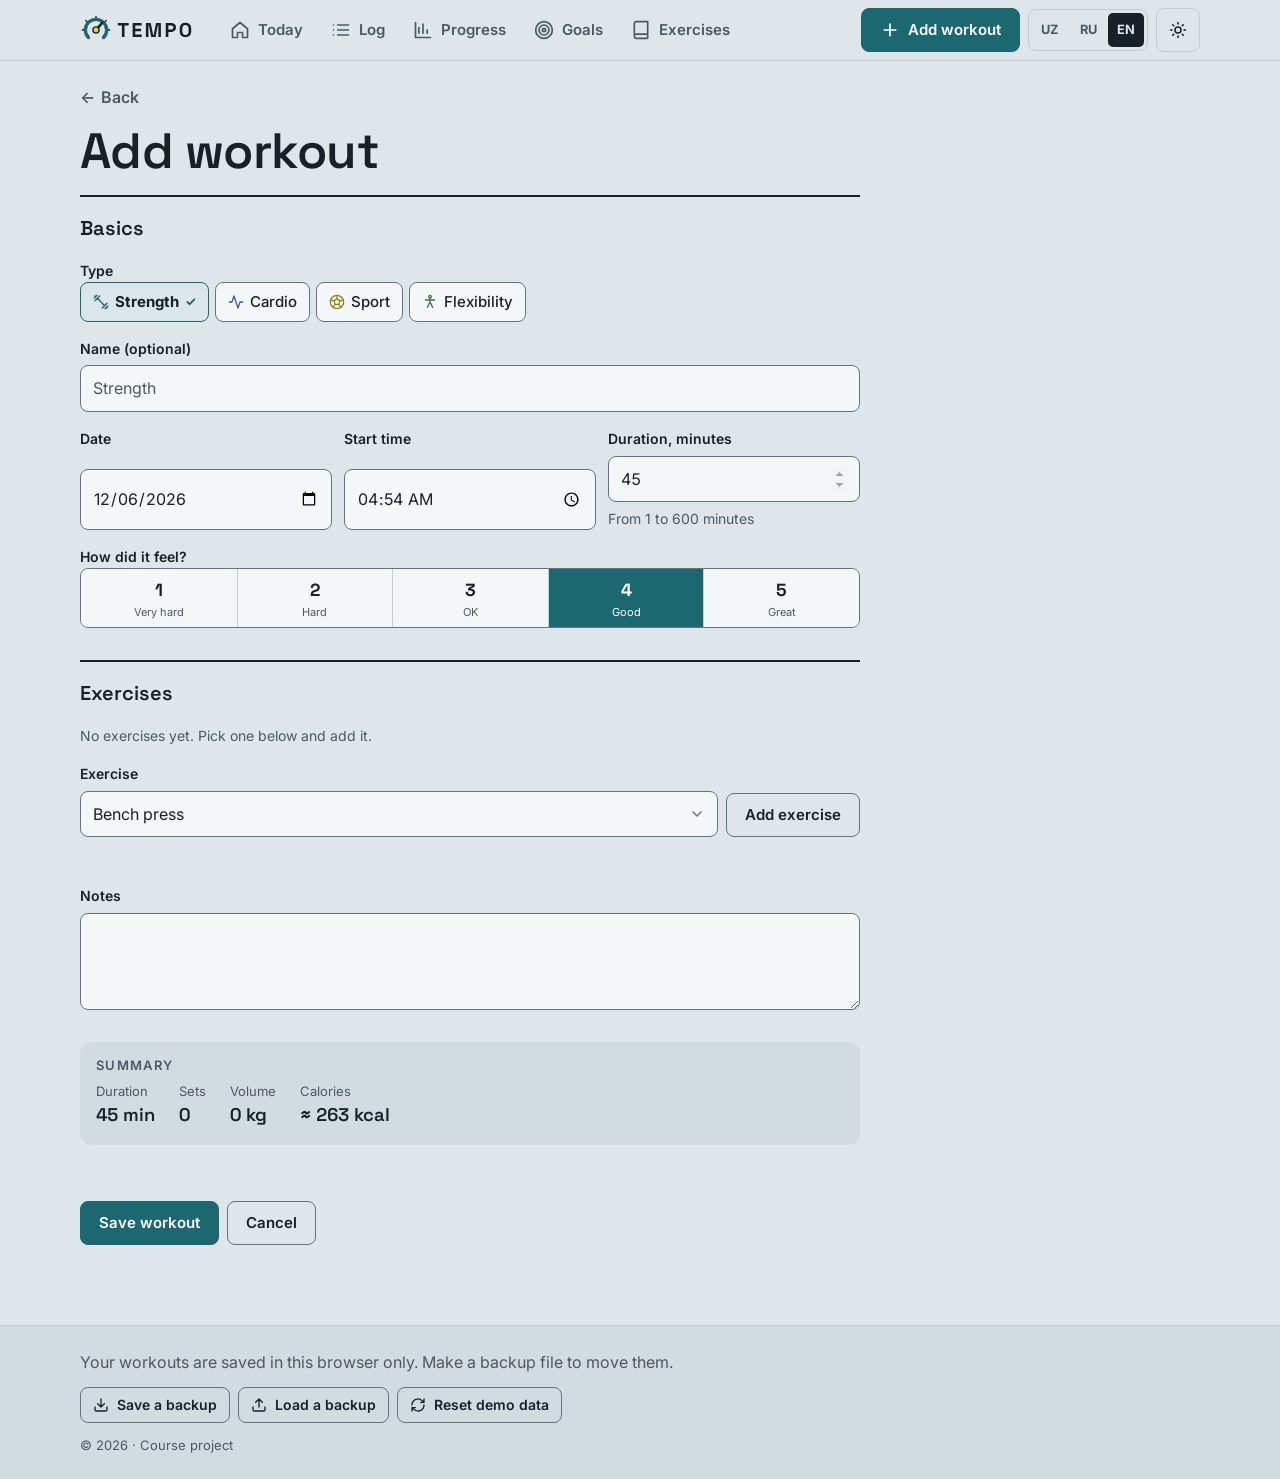
==== commit aea79b88: "TEMPO: Cool Mineral palette and instrument-dial logo" ====
--- a/edit.html
+++ b/edit.html
@@ -5,8 +5,8 @@
   <meta name="viewport" content="width=device-width, initial-scale=1">
   <title>TEMPO</title>
   <meta name="description" content="">
-  <meta name="theme-color" content="#f3f1eb">
-  <link rel="icon" href="favicon.svg" type="image/svg+xml">
+  <meta name="theme-color" content="#dfe6e9">
+  <link rel="icon" href="assets/brand/tempo-favicon.svg" type="image/svg+xml">
   <link rel="preconnect" href="https://fonts.googleapis.com">
   <link rel="preconnect" href="https://fonts.gstatic.com" crossorigin>
   <link rel="stylesheet" href="https://fonts.googleapis.com/css2?family=Geologica:wght@500;600;700&family=Inter:wght@400;500;600;700&family=Space+Grotesk:wght@500;600;700&display=swap">
--- a/css/base.css
+++ b/css/base.css
@@ -2,99 +2,103 @@
    TEMPO design system: tokens, reset, type, buttons, form
    fields, dialog, toast. Layout and page parts are in site.css.
 
-   Colours follow the TEMPO brief ("Athletic Editorial"). The brief's
-   orange and category colours are kept for shapes, icons and charts;
-   where they were too light for TEXT (WCAG AA 4.5:1) or for control
-   borders (3:1) a darker "-text" shade is used. Each change notes the
-   brief's original value.
+   Direction "Cool Mineral / Performance Instrument": blue-grey
+   mineral backgrounds, graphite and slate, petrol teal as the brand
+   colour and citron only for important data (records, this week).
+   Every text colour passes WCAG AA (4.5:1) on all three surfaces and
+   control borders reach 3:1. In light mode the pale citron is only
+   used as a fill under dark text; chart highlights use a deeper
+   olive-citron (--chart-4) so the mark stays visible (3:1).
    ========================================================== */
 
 :root,
 :root[data-theme="light"] {
   color-scheme: light;
-  --bg: #f3f1eb;
-  --surface: #ffffff;
-  --raised: #eceae3;
-  --ink: #242522;
-  --ink-2: #696962;          /* brief #77766F (4.0:1 on the background) */
-  --muted: #8a887f;          /* decorative only (icons, rules), never body text */
-  --line: #dfddd5;
-  --line-strong: #86847e;    /* brief #C9C6BC: control borders need 3:1, it was 1.5:1 */
-  --brand: #e56a3b;          /* the signature orange: rings, bars, marks */
-  --accent: #bf5831;         /* brief #E56A3B: white button text on it was 3.3:1 */
-  --accent-hover: #a8461f;   /* brief #CB542D (4.3:1) */
-  --accent-text: #a94e2c;    /* orange for small text and links */
+  --bg: #dfe6e9;
+  --surface: #f4f7f8;
+  --raised: #d2dbdf;
+  --ink: #172127;
+  --ink-2: #4a5a62;
+  --muted: #7c8a92;          /* decorative only (icons, rules), never body text */
+  --line: #c3ced3;
+  --line-strong: #637480;    /* control borders, 3:1 */
+  --brand: #1c6870;          /* petrol teal: rings, bars, marks */
+  --accent: #1c6870;
+  --accent-hover: #154f56;
+  --accent-text: #18606a;
   --on-accent: #ffffff;
-  --accent-soft: #f8e5dc;
-  --highlight: #e7d5b8;
-  --danger: #bc3b36;         /* brief #C83F39 (4.1:1 on raised) */
-  --danger-soft: #f6dfdc;
-  --ok: #337451;
-  --warn: #8f5d1f;           /* brief #A86D24 (3.6:1) */
-  --focus: #b94a2d;
+  --accent-soft: #cfe4e5;
+  --highlight: #d4dc3f;      /* citron: personal records, key data */
+  --on-highlight: #172127;   /* text on citron is always dark */
+  --danger: #a93636;
+  --danger-soft: #f1dcdc;
+  --ok: #255f3e;
+  --warn: #6b4e0f;
+  --focus: #18606a;
 
   /* workout categories: -fill for icons/charts, -text for words */
-  --c-strength: #d95d38;  --c-strength-text: #ae4a2d;  /* brief #D95D38 as text: 3.1:1 */
-  --c-cardio: #3978b9;    --c-cardio-text: #326aa4;
-  --c-sport: #b27a27;     --c-sport-text: #8c601f;
-  --c-flex: #368779;      --c-flex-text: #2e7367;
-  --c-other: #777d78;     --c-other-text: #656a66;
-
-  --chart-1: #e56a3b;
-  --chart-2: #3978b9;
-  --chart-3: #368779;
-  --chart-4: #b27a27;
-  --chart-neutral: #929087;
-  --chart-grid: #dfddd5;
-
-  --toast-bg: #242522;
-  --toast-ink: #f4f1ea;
-  --toast-action: #ff9167;
-  --backdrop: rgba(36, 37, 34, 0.5);
-  --shadow-pop: 0 1px 2px rgba(36, 37, 34, 0.08), 0 12px 32px -10px rgba(36, 37, 34, 0.3);
+  --c-strength: #1c6870;  --c-strength-text: #18606a;
+  --c-cardio: #3a619a;    --c-cardio-text: #33558c;
+  --c-sport: #8c8416;     --c-sport-text: #625c0e;
+  --c-flex: #3f7458;      --c-flex-text: #31604a;
+  --c-other: #6b767c;     --c-other-text: #5a646a;
+
+  --chart-1: #1c6870;
+  --chart-2: #3a619a;
+  --chart-3: #3f7458;
+  --chart-4: #7e8414;        /* olive-citron: "this week" in charts */
+  --chart-neutral: #7c8a92;
+  --chart-grid: #c3ced3;
+
+  --toast-bg: #172127;
+  --toast-ink: #e4ebee;
+  --toast-action: #d4dc3f;
+  --backdrop: rgba(23, 33, 39, 0.5);
+  --shadow-pop: 0 1px 2px rgba(23, 33, 39, 0.1), 0 12px 32px -10px rgba(23, 33, 39, 0.35);
 }
 
 :root[data-theme="dark"] {
   color-scheme: dark;
-  --bg: #1d211f;
-  --surface: #282d29;
-  --raised: #323934;
-  --ink: #f4f1ea;
-  --ink-2: #b0aea5;
-  --muted: #898d84;
-  --line: #414941;
-  --line-strong: #7d837c;    /* brief #596158 (1.9:1 on raised) */
-  --brand: #f17b4c;
-  --accent: #f17b4c;
-  --accent-hover: #ff9167;
-  --accent-text: #f28053;    /* brief #F17B4C (4.3:1 on raised) */
-  --on-accent: #211d1a;
-  --accent-soft: #472f25;
-  --highlight: #594630;
-  --danger: #f18078;         /* brief #F07870 (4.3:1 on raised) */
-  --danger-soft: #4a2826;
-  --ok: #70b78a;
-  --warn: #e6b16b;
-  --focus: #ff9167;
-
-  --c-strength: #f17b4c;  --c-strength-text: #f28053;
-  --c-cardio: #78a9e5;    --c-cardio-text: #78a9e5;
-  --c-sport: #e5b35e;     --c-sport-text: #e5b35e;
-  --c-flex: #66b9a8;      --c-flex-text: #66b9a8;
-  --c-other: #a6ada5;     --c-other-text: #a6ada5;
-
-  --chart-1: #f17b4c;
-  --chart-2: #78a9e5;
-  --chart-3: #66b9a8;
-  --chart-4: #e5b35e;
-  --chart-neutral: #898d84;
-  --chart-grid: #414941;
-
-  --toast-bg: #f4f1ea;
-  --toast-ink: #242522;
-  --toast-action: #a94e2c;
+  --bg: #11171a;
+  --surface: #192125;
+  --raised: #222c31;
+  --ink: #e4ebee;
+  --ink-2: #9babb2;
+  --muted: #6f8089;
+  --line: #2c383e;
+  --line-strong: #647780;
+  --brand: #5db6b9;
+  --accent: #5db6b9;
+  --accent-hover: #74c9ca;
+  --accent-text: #6cc2c4;
+  --on-accent: #0d1416;
+  --accent-soft: #163236;
+  --highlight: #d7e15a;
+  --on-highlight: #11171a;
+  --danger: #ef8080;
+  --danger-soft: #3a2224;
+  --ok: #74be92;
+  --warn: #e2be6a;
+  --focus: #74c9ca;
+
+  --c-strength: #5db6b9;  --c-strength-text: #5db6b9;
+  --c-cardio: #86aadd;    --c-cardio-text: #86aadd;
+  --c-sport: #d2cc5c;     --c-sport-text: #d2cc5c;
+  --c-flex: #8ebb9e;      --c-flex-text: #8ebb9e;
+  --c-other: #a3b0b6;     --c-other-text: #a3b0b6;
+
+  --chart-1: #5db6b9;
+  --chart-2: #86aadd;
+  --chart-3: #8ebb9e;
+  --chart-4: #d7e15a;
+  --chart-neutral: #6f8089;
+  --chart-grid: #2c383e;
+
+  --toast-bg: #e4ebee;
+  --toast-ink: #11171a;
+  --toast-action: #18606a;
   --backdrop: rgba(0, 0, 0, 0.62);
-  --shadow-pop: 0 1px 2px rgba(0, 0, 0, 0.35), 0 14px 36px -10px rgba(0, 0, 0, 0.7);
+  --shadow-pop: 0 1px 2px rgba(0, 0, 0, 0.4), 0 14px 36px -10px rgba(0, 0, 0, 0.75);
 }
 
 :root {
@@ -176,7 +180,7 @@
 }
 .select {
   appearance: none; padding-right: 36px; cursor: pointer;
-  background-image: url("data:image/svg+xml,%3Csvg xmlns='http://www.w3.org/2000/svg' width='16' height='16' fill='none' stroke='%2386847e' stroke-width='2.2' stroke-linecap='round' stroke-linejoin='round' viewBox='0 0 24 24'%3E%3Cpath d='m6 9 6 6 6-6'/%3E%3C/svg%3E");
+  background-image: url("data:image/svg+xml,%3Csvg xmlns='http://www.w3.org/2000/svg' width='16' height='16' fill='none' stroke='%23637480' stroke-width='2.2' stroke-linecap='round' stroke-linejoin='round' viewBox='0 0 24 24'%3E%3Cpath d='m6 9 6 6 6-6'/%3E%3C/svg%3E");
   background-repeat: no-repeat; background-position: right 12px center;
 }
 .input::placeholder { color: var(--ink-2); opacity: 1; }
--- a/css/site.css
+++ b/css/site.css
@@ -2,8 +2,8 @@
    TEMPO layout and page parts ("Athletic Editorial").
    Hierarchy comes from type, spacing and thin rules; only charts,
    goals and a few panels are boxed. Tokens are in base.css.
-   Signature detail: the three-bar "beat" mark beside section
-   headings and in the logo.
+   Signature detail: the instrument dial from the logo, beside
+   section headings; citron marks only the data that matters.
    ========================================================== */
 
 .container { width: min(100% - 32px, 1120px); margin-inline: auto; }
@@ -23,7 +23,7 @@
 }
 .section > h2::before, .section-head h2::before, .chart-section h2::before {
   content: ""; flex: none; width: 14px; height: 14px;
-  background: url("data:image/svg+xml,%3Csvg xmlns='http://www.w3.org/2000/svg' viewBox='0 0 14 14'%3E%3Crect x='0' y='8' width='3' height='6' rx='.8' fill='%23e56a3b' opacity='.45'/%3E%3Crect x='5.5' y='4' width='3' height='10' rx='.8' fill='%23e56a3b' opacity='.7'/%3E%3Crect x='11' y='0' width='3' height='14' rx='.8' fill='%23e56a3b'/%3E%3C/svg%3E") no-repeat center / contain;
+  background: url("data:image/svg+xml,%3Csvg xmlns='http://www.w3.org/2000/svg' viewBox='0 0 48 48'%3E%3Cpath d='M12.7 35.3A16 16 0 1 1 35.3 35.3' fill='none' stroke='%233e9a9e' stroke-width='7' stroke-linecap='round'/%3E%3Cpath d='M24 24 33 13' stroke='%233e9a9e' stroke-width='6' stroke-linecap='round'/%3E%3Ccircle cx='24' cy='24' r='6' fill='%23c9d23c'/%3E%3C/svg%3E") no-repeat center / contain;
 }
 .section > h2, .chart-section h2 { margin-bottom: var(--s4); }
 .section-head, .page-head { display: flex; flex-wrap: wrap; justify-content: space-between; align-items: center; gap: var(--s2) var(--s4); }
@@ -48,7 +48,10 @@
 .site-header { position: sticky; top: 0; z-index: 40; background: var(--bg); border-bottom: 1px solid var(--line); }
 .header-bar { display: flex; align-items: center; justify-content: space-between; gap: var(--s3); min-height: var(--header-h); }
 .brand { display: inline-flex; align-items: center; gap: 8px; color: var(--ink); text-decoration: none; padding: 6px 0; }
-.brand-name { font-family: var(--font-display); font-weight: 700; font-size: 1.25rem; letter-spacing: 0.08em; }
+.brand img { height: 32px; width: auto; }
+.logo-dark { display: none; }
+:root[data-theme="dark"] .logo-light { display: none; }
+:root[data-theme="dark"] .logo-dark { display: block; }
 .header-tools { display: flex; align-items: center; gap: var(--s2); }
 .seg { display: inline-flex; gap: 2px; padding: 3px; border: 1.5px solid var(--line); border-radius: var(--r-ctl); }
 .seg button { min-width: 36px; min-height: 34px; padding: 4px 6px; border: 0; border-radius: 5px; background: transparent; color: var(--ink-2); font-size: 0.8rem; font-weight: 700; }
@@ -93,6 +96,8 @@
 /* Between 980 and 1200px the long "Add workout" label (Russian especially)
    doesn't fit, so the button shows just "+" (its name stays for screen readers). */
 @media (min-width: 980px) and (max-width: 1199px) {
+  .header-bar { gap: var(--s3); }
+  .site-nav a { padding-inline: 8px; }
   .add-btn { width: 44px; padding: 0; }
   .add-label { position: absolute; width: 1px; height: 1px; overflow: hidden; clip: rect(0 0 0 0); white-space: nowrap; }
 }
@@ -219,7 +224,7 @@
 .ex-block h3 { display: flex; flex-wrap: wrap; align-items: center; gap: var(--s2); font-size: 1.0625rem; font-weight: 600; margin-bottom: var(--s2); }
 .ex-block h3 a { color: var(--ink); text-decoration: none; }
 .ex-block h3 a:hover { color: var(--accent-text); text-decoration: underline; }
-.pr-badge { display: inline-flex; align-items: center; gap: 4px; padding: 2px 8px; border-radius: 6px; background: var(--highlight); color: var(--ink); font-family: var(--font-body); font-size: 0.75rem; font-weight: 700; }
+.pr-badge { display: inline-flex; align-items: center; gap: 4px; padding: 2px 8px; border-radius: 6px; background: var(--highlight); color: var(--on-highlight); font-family: var(--font-body); font-size: 0.75rem; font-weight: 700; }
 .sets-table, .records-table, .chart-table table { width: 100%; font-size: 0.9375rem; }
 .sets-table th, .sets-table td, .records-table th, .records-table td, .chart-table th, .chart-table td { padding: 8px 10px; text-align: left; border-bottom: 1px solid var(--line); }
 .sets-table thead th, .records-table thead th, .chart-table thead th { font-size: 0.75rem; font-weight: 600; letter-spacing: 0.06em; text-transform: uppercase; color: var(--ink-2); }
@@ -290,6 +295,7 @@
 .chart text { fill: var(--ink-2); font-size: 12px; font-family: var(--font-body); }
 .chart .bar { fill: var(--chart-1); opacity: 0.55; transition: opacity 0.15s; }
 .chart .bar.is-hit { opacity: 1; }
+.chart .bar.is-current { fill: var(--chart-4); opacity: 1; } /* this week, in citron */
 .chart .bar:hover, .chart .bar:focus { opacity: 1; }
 .chart .line { stroke: var(--chart-2); stroke-width: 2.5; stroke-linejoin: round; }
 .chart .dot { fill: var(--surface); stroke: var(--chart-2); stroke-width: 2.5; }
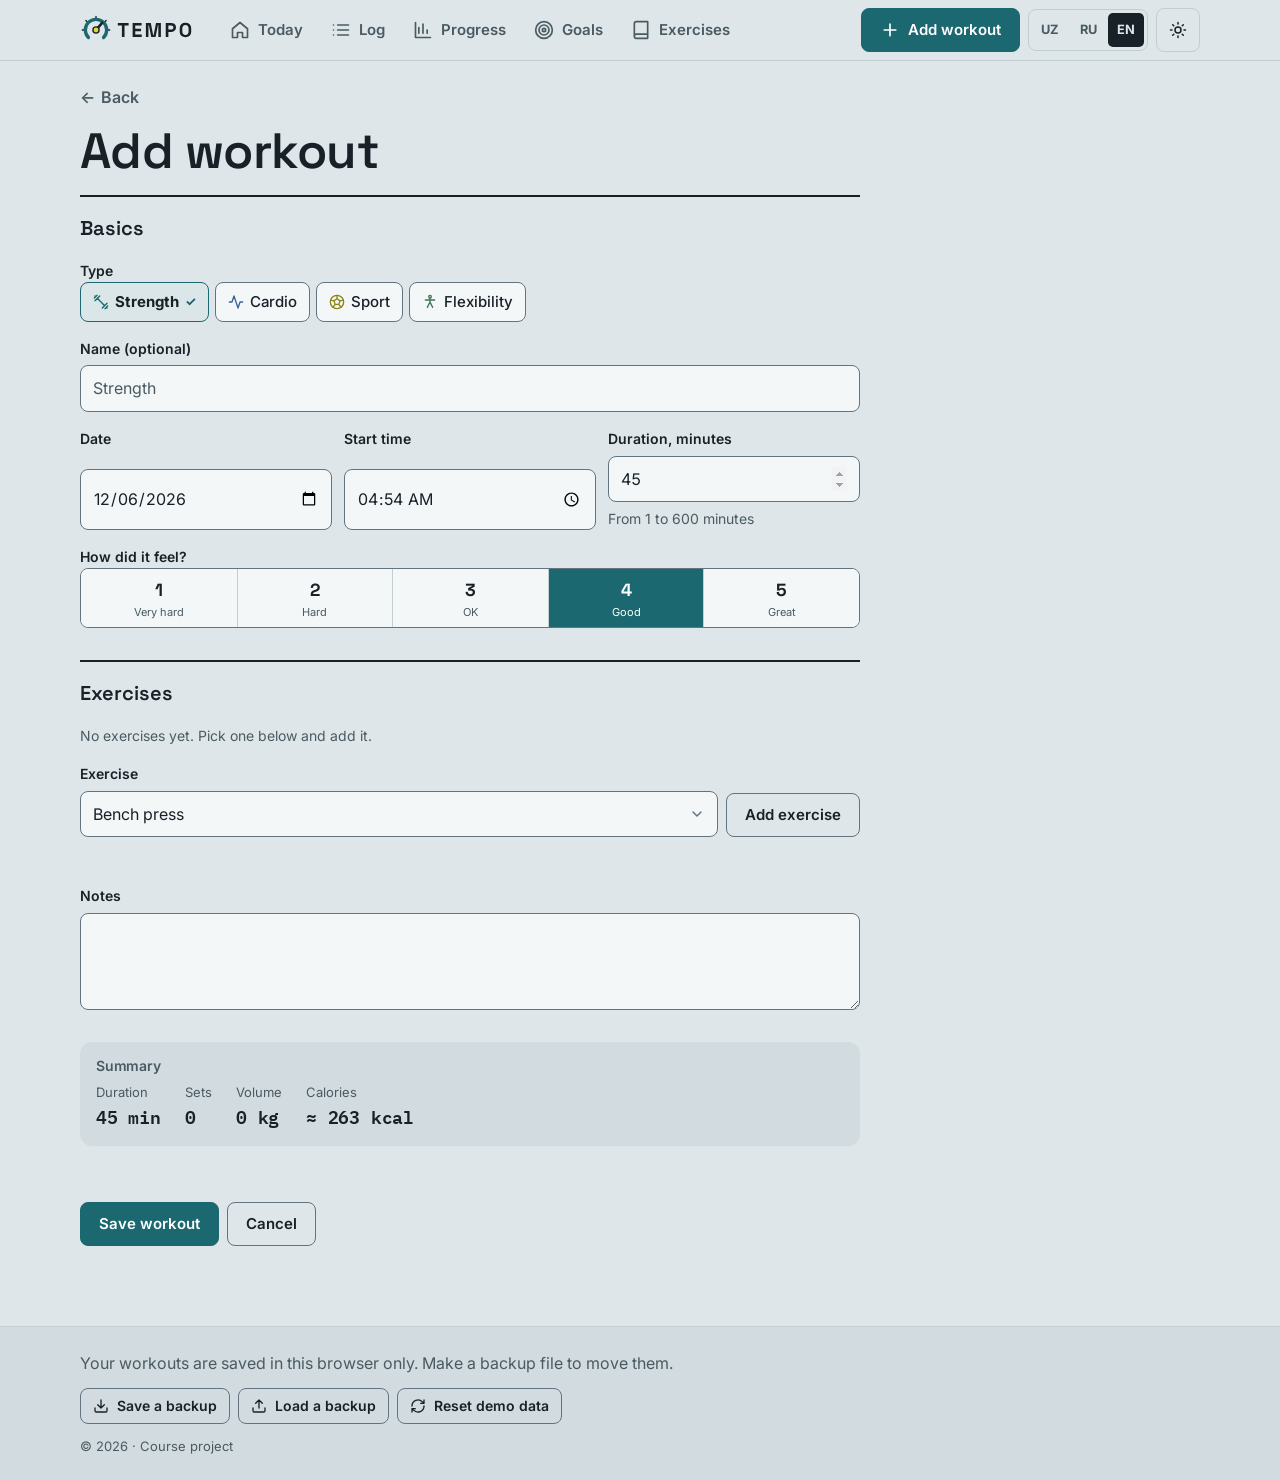
==== commit 15881239: "TEMPO: week-number header, one hero metric, mono figures, notebook-style log" ====
--- a/edit.html
+++ b/edit.html
@@ -9,7 +9,7 @@
   <link rel="icon" href="assets/brand/tempo-favicon.svg" type="image/svg+xml">
   <link rel="preconnect" href="https://fonts.googleapis.com">
   <link rel="preconnect" href="https://fonts.gstatic.com" crossorigin>
-  <link rel="stylesheet" href="https://fonts.googleapis.com/css2?family=Geologica:wght@500;600;700&family=Inter:wght@400;500;600;700&family=Space+Grotesk:wght@500;600;700&display=swap">
+  <link rel="stylesheet" href="https://fonts.googleapis.com/css2?family=Geologica:wght@500;600;700&family=IBM+Plex+Mono:wght@500;600&family=Inter:wght@400;500;600;700&family=Space+Grotesk:wght@500;600;700&display=swap">
   <!-- Apply the saved theme before the page is drawn, so it never flashes. -->
   <script>
     window.APP_NS = "fitness";
--- a/css/base.css
+++ b/css/base.css
@@ -106,6 +106,8 @@
      a similar grotesk that does. Inter covers all three languages. */
   --font-display: "Space Grotesk", "Geologica", system-ui, sans-serif;
   --font-body: "Inter", system-ui, -apple-system, "Segoe UI", Roboto, sans-serif;
+  /* Numbers only: IBM Plex Mono gives the "instrument" read-out. */
+  --font-num: "IBM Plex Mono", ui-monospace, "SFMono-Regular", Consolas, monospace;
   --r-card: 12px;
   --r-ctl: 8px;
   --r-dialog: 14px;
--- a/css/site.css
+++ b/css/site.css
@@ -2,8 +2,8 @@
    TEMPO layout and page parts ("Athletic Editorial").
    Hierarchy comes from type, spacing and thin rules; only charts,
    goals and a few panels are boxed. Tokens are in base.css.
-   Signature detail: the instrument dial from the logo, beside
-   section headings; citron marks only the data that matters.
+   Signature: instrument-style numbers (IBM Plex Mono figures),
+   one dominant metric per screen, citron only for the data that matters.
    ========================================================== */
 
 .container { width: min(100% - 32px, 1120px); margin-inline: auto; }
@@ -19,11 +19,7 @@
 
 /* Section headings carry the beat mark. */
 .section > h2, .section-head h2, .week-head h2, .chart-section h2, .form-section > legend {
-  display: flex; align-items: center; gap: 10px; font-size: 1.25rem; font-weight: 600;
-}
-.section > h2::before, .section-head h2::before, .chart-section h2::before {
-  content: ""; flex: none; width: 14px; height: 14px;
-  background: url("data:image/svg+xml,%3Csvg xmlns='http://www.w3.org/2000/svg' viewBox='0 0 48 48'%3E%3Cpath d='M12.7 35.3A16 16 0 1 1 35.3 35.3' fill='none' stroke='%233e9a9e' stroke-width='7' stroke-linecap='round'/%3E%3Cpath d='M24 24 33 13' stroke='%233e9a9e' stroke-width='6' stroke-linecap='round'/%3E%3Ccircle cx='24' cy='24' r='6' fill='%23c9d23c'/%3E%3C/svg%3E") no-repeat center / contain;
+  font-size: 1.25rem; font-weight: 600;
 }
 .section > h2, .chart-section h2 { margin-bottom: var(--s4); }
 .section-head, .page-head { display: flex; flex-wrap: wrap; justify-content: space-between; align-items: center; gap: var(--s2) var(--s4); }
@@ -262,7 +258,7 @@
 .ex-actions { display: flex; flex-wrap: wrap; justify-content: space-between; gap: var(--s2); margin-top: var(--s3); }
 .add-ex { display: grid; grid-template-columns: minmax(0, 1fr) auto; gap: var(--s2); align-items: end; }
 .live-summary { padding: var(--s4); border-radius: var(--r-card); background: var(--raised); }
-.live-summary h2 { font-size: 0.8125rem; font-weight: 600; letter-spacing: 0.1em; text-transform: uppercase; color: var(--ink-2); margin-bottom: var(--s2); font-family: var(--font-body); }
+.live-summary h2 { font-size: 0.875rem; font-weight: 600; color: var(--ink-2); margin-bottom: var(--s2); font-family: var(--font-body); }
 .live-summary dl { display: flex; flex-wrap: wrap; gap: var(--s3) var(--s6); }
 .live-summary dt { font-size: 0.8125rem; color: var(--ink-2); }
 .live-summary dd { margin: 0; font-family: var(--font-display); font-weight: 600; font-size: 1.15rem; font-variant-numeric: tabular-nums; }
@@ -371,7 +367,7 @@
 .ex-head .ex-icon { width: 56px; height: 56px; border-radius: 12px; }
 .ex-head h1 { margin: 0; }
 .ex-info { display: grid; gap: var(--s6); padding-block: var(--s5); border-block: 1px solid var(--line); }
-.ex-info h2 { font-size: 0.8125rem; font-weight: 600; letter-spacing: 0.1em; text-transform: uppercase; color: var(--ink-2); margin-bottom: var(--s2); font-family: var(--font-body); }
+.ex-info h2 { font-size: 0.875rem; font-weight: 600; color: var(--ink-2); margin-bottom: var(--s2); font-family: var(--font-body); }
 .ex-info p { max-width: 55ch; }
 @media (min-width: 860px) { .ex-info { grid-template-columns: 2fr 1.3fr 1fr; } }
 .muscle-list { display: flex; flex-wrap: wrap; gap: 6px; }
@@ -394,3 +390,76 @@
 .records-table thead th:nth-child(1) { width: 44%; }
 .records-table thead th:nth-child(2) { width: 30%; }
 @media (max-width: 480px) { .records-table th, .records-table td { padding-inline: 6px; } }
+
+
+/* ==========================================================
+   Instrument details
+   ========================================================== */
+/* Figures in a mono face, like a training instrument (digits only; words stay Inter). */
+.m-n, .streak-num, .total-value, .goal-now strong, .stat dd, .live-summary dd, .hero-value,
+.set-row .input, .sets-table td, .stepper .input, .lr-dnum, .lr-feel, .chart text, .ring-sub {
+  font-family: var(--font-num);
+  font-variant-numeric: tabular-nums;
+  letter-spacing: -0.01em;
+}
+.m-u { font-family: var(--font-body); }
+
+/* Today: the training week, one big number */
+.today-head h1 { font-size: clamp(2.6rem, 9vw, 4.2rem); font-weight: 700; letter-spacing: -0.03em; }
+.day-line { color: var(--ink-2); font-weight: 500; }
+.week-metrics { display: grid; gap: var(--s5); }
+.hero-metric { display: grid; gap: var(--s1); padding-block: var(--s2); }
+.hero-label { font-weight: 600; color: var(--ink-2); }
+.hero-value { font-size: clamp(3.6rem, 16vw, 6.5rem); font-weight: 600; line-height: 0.95; color: var(--ink); }
+.hero-value .m-u { font-size: 0.3em; margin-left: 4px; }
+.hero-sub { color: var(--ink-2); font-size: 0.9375rem; }
+.hero-bar { height: 5px; max-width: 520px; margin-top: var(--s2); border-radius: 3px; background: var(--raised); overflow: hidden; }
+.hero-fill { display: block; height: 100%; border-radius: 3px; background: var(--brand); transition: width 0.6s var(--ease); }
+.hero-fill.is-done { background: var(--chart-4); } /* olive-citron in light mode, bright citron in dark */
+.side-metrics { display: grid; grid-template-columns: repeat(2, minmax(0, 1fr)); border-top: 1px solid var(--line); }
+.ring.ring-small {
+  display: grid; grid-template-columns: 56px minmax(0, 1fr); align-items: center; gap: var(--s3); justify-items: start; text-align: left;
+  padding: var(--s3) 0; border: 0; border-radius: 0; background: transparent;
+}
+.side-metrics .ring-small + .ring-small { padding-left: var(--s4); border-left: 1px solid var(--line); }
+.ring-small svg { width: 56px; max-width: 56px; }
+.ring-small figcaption { position: static; aspect-ratio: auto; max-width: none; margin: 0; justify-items: start; align-content: start; }
+.ring-small .ring-text { font-size: 1.15rem; }
+.ring-small .ring-label { position: static; margin-top: 2px; font-size: 0.8125rem; color: var(--ink-2); }
+@media (min-width: 860px) {
+  .week-metrics { grid-template-columns: minmax(0, 1.6fr) minmax(0, 1fr); align-items: end; gap: var(--s8); }
+  .side-metrics { grid-template-columns: minmax(0, 1fr); border-top: 0; border-left: 1px solid var(--line); padding-left: var(--s6); }
+  .side-metrics .ring-small + .ring-small { padding-left: 0; border-left: 0; border-top: 1px solid var(--line); }
+}
+
+/* Log: a ruled training notebook */
+.log-table { border-top: 2px solid var(--ink); }
+.log-head, .log-row {
+  display: grid; grid-template-columns: 48px minmax(0, 1fr) 88px 104px 44px; gap: var(--s3); align-items: center;
+}
+.log-head { padding: 8px 0; border-bottom: 1px solid var(--line); font-size: 0.75rem; font-weight: 600; letter-spacing: 0.06em; text-transform: uppercase; color: var(--ink-2); }
+.log-head span:nth-child(n + 3) { text-align: right; }
+.log-row { padding: 10px 0; border-bottom: 1px solid var(--line); color: var(--ink); text-decoration: none; transition: background-color 0.15s var(--ease); }
+.log-row:hover { background: var(--surface); }
+.log-row:hover .lr-title { color: var(--accent-text); text-decoration: underline; }
+.lr-day { display: grid; justify-items: center; line-height: 1.1; }
+.lr-dname { font-size: 0.6875rem; font-weight: 600; text-transform: uppercase; color: var(--ink-2); }
+.lr-dnum { font-size: 1.25rem; font-weight: 600; }
+.lr-name { display: grid; grid-template-columns: auto minmax(0, 1fr); column-gap: var(--s2); align-items: center; min-width: 0; }
+.lr-icon { grid-row: span 2; width: 30px; height: 30px; display: grid; place-items: center; border-radius: 7px; color: var(--cat); background: color-mix(in srgb, var(--cat) 14%, transparent); }
+.lr-title { font-family: var(--font-display); font-weight: 600; overflow-wrap: anywhere; }
+.lr-type { font-size: 0.8125rem; color: var(--cat-text); }
+.lr-time, .lr-load, .lr-feel { text-align: right; justify-self: end; }
+.lr-feel { color: var(--ink-2); font-size: 0.875rem; }
+.lr-none { color: var(--ink-2); }
+/* Phones: day | name, with time · load · feel on the second line */
+@media (max-width: 640px) {
+  .log-head { display: none; }
+  .log-row { grid-template-columns: 44px minmax(0, 1fr) auto; grid-template-areas: "day name feel" "day time load"; row-gap: 4px; }
+  .lr-day { grid-area: day; }
+  .lr-name { grid-area: name; }
+  .lr-feel { grid-area: feel; }
+  .lr-time { grid-area: time; justify-self: start; padding-left: 38px; }
+  .lr-load { grid-area: load; }
+}
+@media (prefers-reduced-motion: reduce) { .hero-fill { transition: none !important; } }
